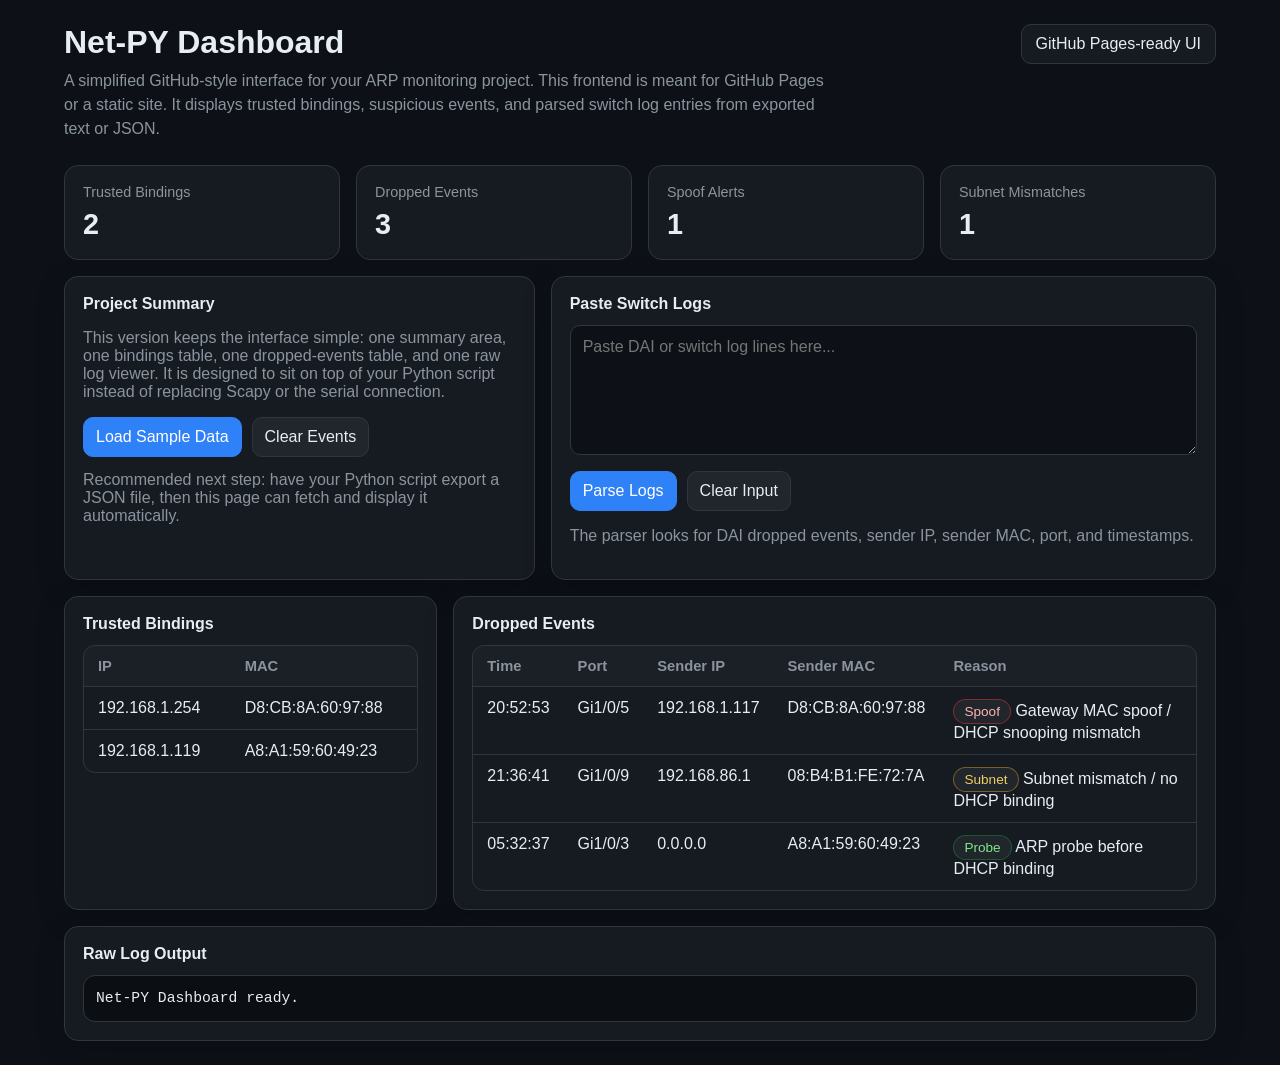
==== index.html @ 3d8d8157 "Create index.html" ====
<!DOCTYPE html>
<html lang="en">
<head>
  <meta charset="UTF-8" />
  <meta name="viewport" content="width=device-width, initial-scale=1.0" />
  <title>Net-PY Dashboard</title>
  <style>
    :root {
      --bg: #0d1117;
      --panel: #161b22;
      --muted: #8b949e;
      --text: #e6edf3;
      --border: #30363d;
      --accent: #2f81f7;
      --good: #238636;
      --warn: #d29922;
      --bad: #da3633;
      --chip: #21262d;
    }

    * { box-sizing: border-box; }
    body {
      margin: 0;
      font-family: -apple-system, BlinkMacSystemFont, "Segoe UI", Helvetica, Arial, sans-serif;
      background: var(--bg);
      color: var(--text);
    }

    a { color: var(--accent); text-decoration: none; }
    a:hover { text-decoration: underline; }

    .container {
      max-width: 1200px;
      margin: 0 auto;
      padding: 24px;
    }

    .hero {
      display: flex;
      justify-content: space-between;
      align-items: flex-start;
      gap: 16px;
      margin-bottom: 24px;
      flex-wrap: wrap;
    }

    .hero h1 {
      margin: 0 0 8px;
      font-size: 2rem;
    }

    .hero p {
      margin: 0;
      color: var(--muted);
      max-width: 760px;
      line-height: 1.5;
    }

    .github-badge {
      background: var(--panel);
      border: 1px solid var(--border);
      border-radius: 10px;
      padding: 10px 14px;
      white-space: nowrap;
    }

    .grid {
      display: grid;
      grid-template-columns: repeat(12, 1fr);
      gap: 16px;
    }

    .card {
      background: var(--panel);
      border: 1px solid var(--border);
      border-radius: 14px;
      padding: 18px;
      box-shadow: 0 8px 30px rgba(0,0,0,0.18);
    }

    .card h2 {
      margin: 0 0 12px;
      font-size: 1rem;
    }

    .stats {
      grid-column: span 12;
      display: grid;
      grid-template-columns: repeat(4, 1fr);
      gap: 16px;
    }

    .stat {
      background: var(--panel);
      border: 1px solid var(--border);
      border-radius: 14px;
      padding: 18px;
    }

    .stat .label {
      color: var(--muted);
      font-size: 0.9rem;
      margin-bottom: 8px;
    }

    .stat .value {
      font-size: 1.8rem;
      font-weight: 700;
    }

    .span-4 { grid-column: span 4; }
    .span-5 { grid-column: span 5; }
    .span-7 { grid-column: span 7; }
    .span-8 { grid-column: span 8; }
    .span-12 { grid-column: span 12; }

    .toolbar {
      display: flex;
      gap: 10px;
      flex-wrap: wrap;
      margin-bottom: 14px;
    }

    button, select, textarea, input {
      background: #0d1117;
      color: var(--text);
      border: 1px solid var(--border);
      border-radius: 10px;
      padding: 10px 12px;
      font: inherit;
    }

    button {
      cursor: pointer;
      background: var(--chip);
    }

    button:hover { border-color: var(--accent); }
    button.primary {
      background: var(--accent);
      border-color: var(--accent);
      color: white;
    }

    textarea {
      width: 100%;
      min-height: 130px;
      resize: vertical;
      line-height: 1.4;
    }

    .table-wrap {
      overflow-x: auto;
      border: 1px solid var(--border);
      border-radius: 12px;
    }

    table {
      width: 100%;
      border-collapse: collapse;
    }

    th, td {
      text-align: left;
      padding: 12px 14px;
      border-bottom: 1px solid var(--border);
      vertical-align: top;
    }

    th {
      color: var(--muted);
      font-weight: 600;
      font-size: 0.92rem;
      background: rgba(255,255,255,0.02);
    }

    tr:last-child td { border-bottom: none; }

    .chip {
      display: inline-block;
      padding: 4px 10px;
      border-radius: 999px;
      font-size: 0.85rem;
      background: var(--chip);
      border: 1px solid var(--border);
    }

    .chip.bad { color: #ffb3b3; border-color: rgba(218,54,51,0.5); }
    .chip.warn { color: #f2cc60; border-color: rgba(210,153,34,0.5); }
    .chip.good { color: #7ee787; border-color: rgba(35,134,54,0.5); }

    .log {
      max-height: 420px;
      overflow: auto;
      font-family: ui-monospace, SFMono-Regular, Menlo, Consolas, monospace;
      font-size: 0.92rem;
      line-height: 1.45;
      background: #0b0f14;
      border: 1px solid var(--border);
      border-radius: 12px;
      padding: 12px;
      white-space: pre-wrap;
    }

    .muted { color: var(--muted); }

    @media (max-width: 900px) {
      .stats { grid-template-columns: repeat(2, 1fr); }
      .span-4, .span-5, .span-7, .span-8 { grid-column: span 12; }
    }

    @media (max-width: 640px) {
      .stats { grid-template-columns: 1fr; }
      .container { padding: 16px; }
      .hero h1 { font-size: 1.6rem; }
    }
  </style>
</head>
<body>
  <div class="container">
    <div class="hero">
      <div>
        <h1>Net-PY Dashboard</h1>
        <p>
          A simplified GitHub-style interface for your ARP monitoring project. This frontend is meant for GitHub Pages or a static site.
          It displays trusted bindings, suspicious events, and parsed switch log entries from exported text or JSON.
        </p>
      </div>
      <div class="github-badge">GitHub Pages-ready UI</div>
    </div>

    <section class="stats">
      <div class="stat">
        <div class="label">Trusted Bindings</div>
        <div class="value" id="bindingCount">2</div>
      </div>
      <div class="stat">
        <div class="label">Dropped Events</div>
        <div class="value" id="dropCount">10</div>
      </div>
      <div class="stat">
        <div class="label">Spoof Alerts</div>
        <div class="value" id="spoofCount">3</div>
      </div>
      <div class="stat">
        <div class="label">Subnet Mismatches</div>
        <div class="value" id="subnetCount">4</div>
      </div>
    </section>

    <div class="grid" style="margin-top:16px;">
      <section class="card span-5">
        <h2>Project Summary</h2>
        <p class="muted">
          This version keeps the interface simple: one summary area, one bindings table, one dropped-events table, and one raw log viewer.
          It is designed to sit on top of your Python script instead of replacing Scapy or the serial connection.
        </p>
        <div class="toolbar">
          <button class="primary" id="loadSampleBtn">Load Sample Data</button>
          <button id="clearBtn">Clear Events</button>
        </div>
        <p class="muted" style="margin-top:14px;">
          Recommended next step: have your Python script export a JSON file, then this page can fetch and display it automatically.
        </p>
      </section>

      <section class="card span-7">
        <h2>Paste Switch Logs</h2>
        <textarea id="logInput" placeholder="Paste DAI or switch log lines here..."></textarea>
        <div class="toolbar" style="margin-top:12px;">
          <button class="primary" id="parseBtn">Parse Logs</button>
          <button id="clearInputBtn">Clear Input</button>
        </div>
        <p class="muted">The parser looks for DAI dropped events, sender IP, sender MAC, port, and timestamps.</p>
      </section>

      <section class="card span-4">
        <h2>Trusted Bindings</h2>
        <div class="table-wrap">
          <table>
            <thead>
              <tr>
                <th>IP</th>
                <th>MAC</th>
              </tr>
            </thead>
            <tbody id="bindingsBody"></tbody>
          </table>
        </div>
      </section>

      <section class="card span-8">
        <h2>Dropped Events</h2>
        <div class="table-wrap">
          <table>
            <thead>
              <tr>
                <th>Time</th>
                <th>Port</th>
                <th>Sender IP</th>
                <th>Sender MAC</th>
                <th>Reason</th>
              </tr>
            </thead>
            <tbody id="eventsBody"></tbody>
          </table>
        </div>
      </section>

      <section class="card span-12">
        <h2>Raw Log Output</h2>
        <div class="log" id="rawLog"></div>
      </section>
    </div>
  </div>

  <script>
    const trustedBindings = [
      { ip: '192.168.1.254', mac: 'D8:CB:8A:60:97:88' },
      { ip: '192.168.1.119', mac: 'A8:A1:59:60:49:23' }
    ];

    const sampleEvents = [
      {
        time: '20:52:53',
        port: 'Gi1/0/5',
        senderIp: '192.168.1.117',
        senderMac: 'D8:CB:8A:60:97:88',
        reason: 'Gateway MAC spoof / DHCP snooping mismatch'
      },
      {
        time: '21:36:41',
        port: 'Gi1/0/9',
        senderIp: '192.168.86.1',
        senderMac: '08:B4:B1:FE:72:7A',
        reason: 'Subnet mismatch / no DHCP binding'
      },
      {
        time: '05:32:37',
        port: 'Gi1/0/3',
        senderIp: '0.0.0.0',
        senderMac: 'A8:A1:59:60:49:23',
        reason: 'ARP probe before DHCP binding'
      }
    ];

    let events = [...sampleEvents];

    function renderBindings() {
      const body = document.getElementById('bindingsBody');
      body.innerHTML = trustedBindings.map(item => `
        <tr>
          <td>${item.ip}</td>
          <td>${item.mac}</td>
        </tr>
      `).join('');
      document.getElementById('bindingCount').textContent = trustedBindings.length;
    }

    function reasonChip(reason) {
      const lower = reason.toLowerCase();
      if (lower.includes('spoof')) return '<span class="chip bad">Spoof</span>';
      if (lower.includes('subnet')) return '<span class="chip warn">Subnet</span>';
      if (lower.includes('probe')) return '<span class="chip good">Probe</span>';
      return '<span class="chip">Event</span>';
    }

    function renderEvents() {
      const body = document.getElementById('eventsBody');
      body.innerHTML = events.map(item => `
        <tr>
          <td>${item.time}</td>
          <td>${item.port}</td>
          <td>${item.senderIp}</td>
          <td>${item.senderMac}</td>
          <td>${reasonChip(item.reason)} ${item.reason}</td>
        </tr>
      `).join('');

      document.getElementById('dropCount').textContent = events.length;
      document.getElementById('spoofCount').textContent = events.filter(e => e.reason.toLowerCase().includes('spoof')).length;
      document.getElementById('subnetCount').textContent = events.filter(e => e.reason.toLowerCase().includes('subnet')).length;
    }

    function renderRawLog(lines) {
      document.getElementById('rawLog').textContent = lines.length ? lines.join('\n') : 'No logs loaded.';
    }

    function classifyEvent(senderIp, senderMac) {
      if (senderMac.toUpperCase() === 'D8:CB:8A:60:97:88' && senderIp !== '192.168.1.254') {
        return 'Gateway MAC spoof / DHCP snooping mismatch';
      }
      if (senderIp === '0.0.0.0') {
        return 'ARP probe before DHCP binding';
      }
      if (!senderIp.startsWith('192.168.1.') && senderIp !== '0.0.0.0') {
        return 'Subnet mismatch / no DHCP binding';
      }
      return 'DHCP snooping database mismatch';
    }

    function parseLogs(text) {
      const lines = text.split(/\r?\n/).filter(Boolean);
      const parsed = [];

      for (let i = 0; i < lines.length; i++) {
        const line = lines[i];
        if (!line.includes('DAI dropped ARP frame')) continue;

        const timeMatch = line.match(/Mar\s+\d+\s+(\d{2}:\d{2}:\d{2})/);
        const portMatch = line.match(/i\/f\s+(Gi\d\/\d\/\d+)/);

        let senderIp = '';
        let senderMac = '';
        for (let j = i + 1; j < Math.min(i + 4, lines.length); j++) {
          const arpLine = lines[j];
          const arpMatch = arpLine.match(/sender mac\s+([0-9A-F:]+),\s+sender ip\s+([0-9.]+)/i);
          if (arpMatch) {
            senderMac = arpMatch[1].toUpperCase();
            senderIp = arpMatch[2];
            break;
          }
        }

        parsed.push({
          time: timeMatch ? timeMatch[1] : 'Unknown',
          port: portMatch ? portMatch[1] : 'Unknown',
          senderIp: senderIp || 'Unknown',
          senderMac: senderMac || 'Unknown',
          reason: classifyEvent(senderIp || '', senderMac || '')
        });
      }

      return { parsed, lines };
    }

    document.getElementById('loadSampleBtn').addEventListener('click', () => {
      events = [...sampleEvents];
      renderEvents();
      renderRawLog([
        'Loaded sample Net-PY dashboard data.',
        'Use Parse Logs to convert switch log text into dropped-event rows.'
      ]);
    });

    document.getElementById('clearBtn').addEventListener('click', () => {
      events = [];
      renderEvents();
      renderRawLog([]);
    });

    document.getElementById('clearInputBtn').addEventListener('click', () => {
      document.getElementById('logInput').value = '';
    });

    document.getElementById('parseBtn').addEventListener('click', () => {
      const text = document.getElementById('logInput').value.trim();
      if (!text) return;
      const result = parseLogs(text);
      events = result.parsed;
      renderEvents();
      renderRawLog(result.lines);
    });

    renderBindings();
    renderEvents();
    renderRawLog(['Net-PY Dashboard ready.']);
  </script>
</body>
</html>
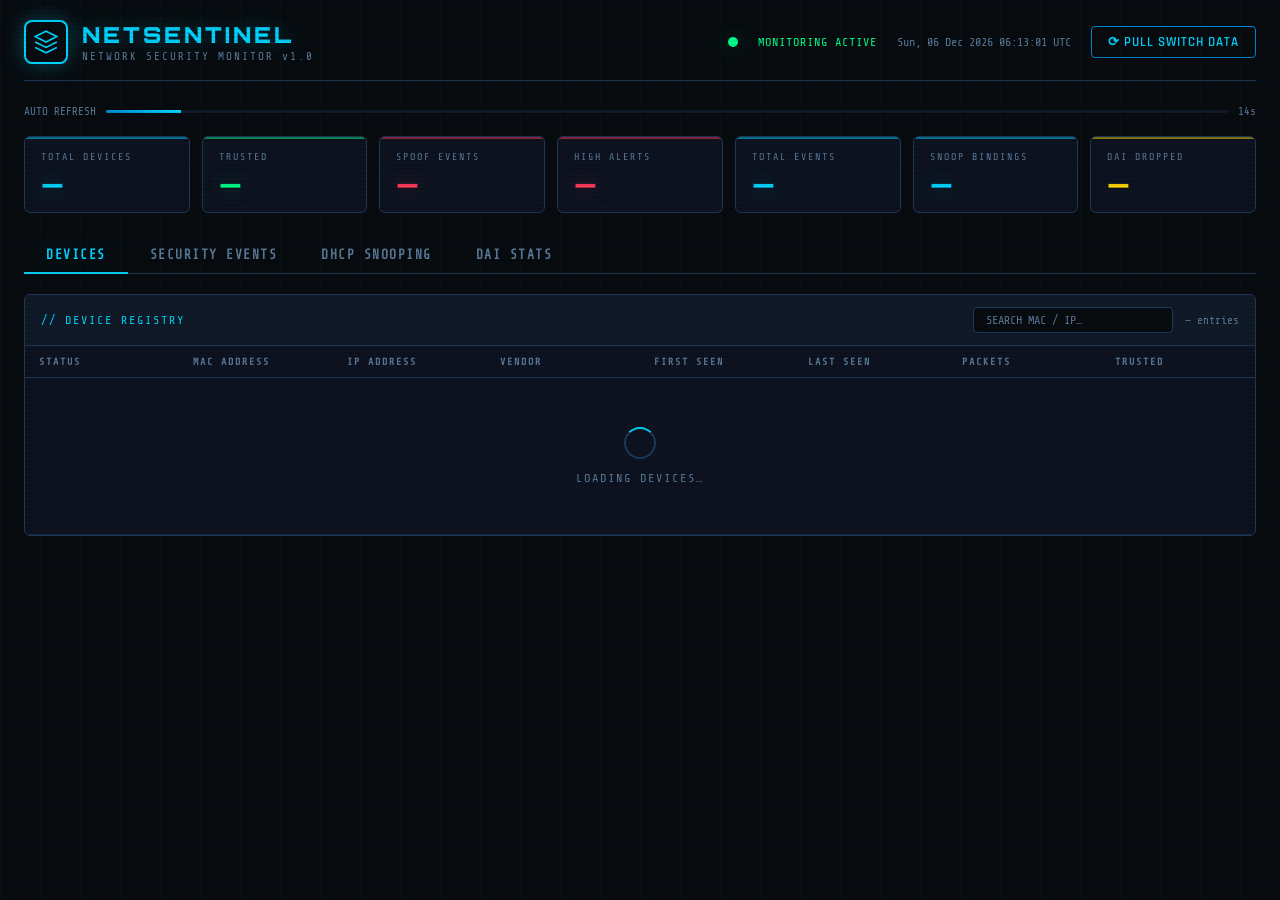
==== commit b1982335: "Update index.html" ====
--- a/index.html
+++ b/index.html
@@ -1,470 +1,902 @@
 <!DOCTYPE html>
 <html lang="en">
 <head>
-  <meta charset="UTF-8" />
-  <meta name="viewport" content="width=device-width, initial-scale=1.0" />
-  <title>Net-PY Dashboard</title>
-  <style>
-    :root {
-      --bg: #0d1117;
-      --panel: #161b22;
-      --muted: #8b949e;
-      --text: #e6edf3;
-      --border: #30363d;
-      --accent: #2f81f7;
-      --good: #238636;
-      --warn: #d29922;
-      --bad: #da3633;
-      --chip: #21262d;
-    }
-
-    * { box-sizing: border-box; }
-    body {
-      margin: 0;
-      font-family: -apple-system, BlinkMacSystemFont, "Segoe UI", Helvetica, Arial, sans-serif;
-      background: var(--bg);
-      color: var(--text);
-    }
-
-    a { color: var(--accent); text-decoration: none; }
-    a:hover { text-decoration: underline; }
-
-    .container {
-      max-width: 1200px;
-      margin: 0 auto;
-      padding: 24px;
-    }
-
-    .hero {
-      display: flex;
-      justify-content: space-between;
-      align-items: flex-start;
-      gap: 16px;
-      margin-bottom: 24px;
-      flex-wrap: wrap;
-    }
-
-    .hero h1 {
-      margin: 0 0 8px;
-      font-size: 2rem;
-    }
-
-    .hero p {
-      margin: 0;
-      color: var(--muted);
-      max-width: 760px;
-      line-height: 1.5;
-    }
-
-    .github-badge {
-      background: var(--panel);
-      border: 1px solid var(--border);
-      border-radius: 10px;
-      padding: 10px 14px;
-      white-space: nowrap;
-    }
-
-    .grid {
-      display: grid;
-      grid-template-columns: repeat(12, 1fr);
-      gap: 16px;
-    }
-
-    .card {
-      background: var(--panel);
-      border: 1px solid var(--border);
-      border-radius: 14px;
-      padding: 18px;
-      box-shadow: 0 8px 30px rgba(0,0,0,0.18);
-    }
-
-    .card h2 {
-      margin: 0 0 12px;
-      font-size: 1rem;
-    }
-
-    .stats {
-      grid-column: span 12;
-      display: grid;
-      grid-template-columns: repeat(4, 1fr);
-      gap: 16px;
-    }
-
-    .stat {
-      background: var(--panel);
-      border: 1px solid var(--border);
-      border-radius: 14px;
-      padding: 18px;
-    }
-
-    .stat .label {
-      color: var(--muted);
-      font-size: 0.9rem;
-      margin-bottom: 8px;
-    }
-
-    .stat .value {
-      font-size: 1.8rem;
-      font-weight: 700;
-    }
-
-    .span-4 { grid-column: span 4; }
-    .span-5 { grid-column: span 5; }
-    .span-7 { grid-column: span 7; }
-    .span-8 { grid-column: span 8; }
-    .span-12 { grid-column: span 12; }
-
-    .toolbar {
-      display: flex;
-      gap: 10px;
-      flex-wrap: wrap;
-      margin-bottom: 14px;
-    }
-
-    button, select, textarea, input {
-      background: #0d1117;
-      color: var(--text);
-      border: 1px solid var(--border);
-      border-radius: 10px;
-      padding: 10px 12px;
-      font: inherit;
-    }
-
-    button {
-      cursor: pointer;
-      background: var(--chip);
-    }
-
-    button:hover { border-color: var(--accent); }
-    button.primary {
-      background: var(--accent);
-      border-color: var(--accent);
-      color: white;
-    }
-
-    textarea {
-      width: 100%;
-      min-height: 130px;
-      resize: vertical;
-      line-height: 1.4;
-    }
-
-    .table-wrap {
-      overflow-x: auto;
-      border: 1px solid var(--border);
-      border-radius: 12px;
-    }
-
-    table {
-      width: 100%;
-      border-collapse: collapse;
-    }
-
-    th, td {
-      text-align: left;
-      padding: 12px 14px;
-      border-bottom: 1px solid var(--border);
-      vertical-align: top;
-    }
-
-    th {
-      color: var(--muted);
-      font-weight: 600;
-      font-size: 0.92rem;
-      background: rgba(255,255,255,0.02);
-    }
-
-    tr:last-child td { border-bottom: none; }
-
-    .chip {
-      display: inline-block;
-      padding: 4px 10px;
-      border-radius: 999px;
-      font-size: 0.85rem;
-      background: var(--chip);
-      border: 1px solid var(--border);
-    }
-
-    .chip.bad { color: #ffb3b3; border-color: rgba(218,54,51,0.5); }
-    .chip.warn { color: #f2cc60; border-color: rgba(210,153,34,0.5); }
-    .chip.good { color: #7ee787; border-color: rgba(35,134,54,0.5); }
-
-    .log {
-      max-height: 420px;
-      overflow: auto;
-      font-family: ui-monospace, SFMono-Regular, Menlo, Consolas, monospace;
-      font-size: 0.92rem;
-      line-height: 1.45;
-      background: #0b0f14;
-      border: 1px solid var(--border);
-      border-radius: 12px;
-      padding: 12px;
-      white-space: pre-wrap;
-    }
-
-    .muted { color: var(--muted); }
-
-    @media (max-width: 900px) {
-      .stats { grid-template-columns: repeat(2, 1fr); }
-      .span-4, .span-5, .span-7, .span-8 { grid-column: span 12; }
-    }
-
-    @media (max-width: 640px) {
-      .stats { grid-template-columns: 1fr; }
-      .container { padding: 16px; }
-      .hero h1 { font-size: 1.6rem; }
-    }
-  </style>
+<meta charset="UTF-8">
+<meta name="viewport" content="width=device-width, initial-scale=1.0">
+<title>NetSentinel — Network Security Monitor</title>
+<link href="https://fonts.googleapis.com/css2?family=Share+Tech+Mono&family=Rajdhani:wght@400;500;600;700&family=Orbitron:wght@400;700;900&display=swap" rel="stylesheet">
+<style>
+  :root {
+    --bg:        #080c10;
+    --bg2:       #0d1320;
+    --bg3:       #111a28;
+    --border:    #1e3a5a;
+    --border2:   #243d5c;
+    --accent:    #00d4ff;
+    --accent2:   #0088cc;
+    --green:     #00ff88;
+    --yellow:    #ffd600;
+    --red:       #ff3b5c;
+    --orange:    #ff8c00;
+    --text:      #c8dff0;
+    --text-dim:  #5a7a9a;
+    --text-mono: #7ab8d9;
+    --glow:      0 0 20px rgba(0,212,255,0.3);
+    --glow-red:  0 0 20px rgba(255,59,92,0.4);
+    --glow-green:0 0 20px rgba(0,255,136,0.3);
+  }
+
+  * { box-sizing: border-box; margin: 0; padding: 0; }
+
+  body {
+    background: var(--bg);
+    color: var(--text);
+    font-family: 'Rajdhani', sans-serif;
+    font-size: 15px;
+    min-height: 100vh;
+    overflow-x: hidden;
+  }
+
+  /* scanline effect */
+  body::before {
+    content: '';
+    position: fixed; inset: 0;
+    background: repeating-linear-gradient(
+      0deg,
+      transparent,
+      transparent 2px,
+      rgba(0,0,0,0.07) 2px,
+      rgba(0,0,0,0.07) 4px
+    );
+    pointer-events: none;
+    z-index: 9999;
+  }
+
+  /* animated grid background */
+  .grid-bg {
+    position: fixed; inset: 0;
+    background-image:
+      linear-gradient(rgba(0,212,255,0.03) 1px, transparent 1px),
+      linear-gradient(90deg, rgba(0,212,255,0.03) 1px, transparent 1px);
+    background-size: 40px 40px;
+    z-index: 0;
+    pointer-events: none;
+  }
+
+  .wrapper { position: relative; z-index: 1; padding: 0 24px 40px; }
+
+  /* ── header ── */
+  header {
+    display: flex;
+    align-items: center;
+    justify-content: space-between;
+    padding: 20px 0 16px;
+    border-bottom: 1px solid var(--border);
+    margin-bottom: 24px;
+  }
+
+  .logo {
+    display: flex;
+    align-items: center;
+    gap: 14px;
+  }
+
+  .logo-icon {
+    width: 44px; height: 44px;
+    border: 2px solid var(--accent);
+    border-radius: 8px;
+    display: flex; align-items: center; justify-content: center;
+    box-shadow: var(--glow);
+    animation: pulse-border 3s infinite;
+  }
+
+  @keyframes pulse-border {
+    0%,100% { box-shadow: 0 0 10px rgba(0,212,255,0.3); }
+    50%      { box-shadow: 0 0 25px rgba(0,212,255,0.6); }
+  }
+
+  .logo-icon svg { width: 26px; height: 26px; }
+
+  .logo-text {
+    font-family: 'Orbitron', monospace;
+    font-size: 22px;
+    font-weight: 900;
+    color: var(--accent);
+    letter-spacing: 3px;
+    text-shadow: var(--glow);
+  }
+
+  .logo-sub {
+    font-family: 'Share Tech Mono', monospace;
+    font-size: 11px;
+    color: var(--text-dim);
+    letter-spacing: 2px;
+    margin-top: 2px;
+  }
+
+  .header-right {
+    display: flex; align-items: center; gap: 20px;
+  }
+
+  .status-dot {
+    width: 10px; height: 10px;
+    border-radius: 50%;
+    background: var(--green);
+    box-shadow: var(--glow-green);
+    animation: blink 2s infinite;
+    display: inline-block;
+  }
+
+  @keyframes blink {
+    0%,100% { opacity: 1; }
+    50%      { opacity: 0.3; }
+  }
+
+  .status-text {
+    font-family: 'Share Tech Mono', monospace;
+    font-size: 12px;
+    color: var(--green);
+    text-transform: uppercase;
+    letter-spacing: 1px;
+  }
+
+  .timestamp {
+    font-family: 'Share Tech Mono', monospace;
+    font-size: 12px;
+    color: var(--text-dim);
+  }
+
+  .btn-pull {
+    background: transparent;
+    border: 1px solid var(--accent2);
+    color: var(--accent);
+    font-family: 'Rajdhani', sans-serif;
+    font-size: 13px;
+    font-weight: 600;
+    letter-spacing: 1px;
+    padding: 7px 16px;
+    cursor: pointer;
+    border-radius: 4px;
+    transition: all 0.2s;
+    text-transform: uppercase;
+  }
+
+  .btn-pull:hover {
+    background: rgba(0,212,255,0.1);
+    box-shadow: var(--glow);
+  }
+
+  /* ── stats row ── */
+  .stats-row {
+    display: grid;
+    grid-template-columns: repeat(7, 1fr);
+    gap: 12px;
+    margin-bottom: 24px;
+  }
+
+  @media (max-width: 1200px) {
+    .stats-row { grid-template-columns: repeat(4, 1fr); }
+  }
+
+  .stat-card {
+    background: var(--bg2);
+    border: 1px solid var(--border);
+    border-radius: 6px;
+    padding: 14px 16px;
+    position: relative;
+    overflow: hidden;
+    transition: border-color 0.2s;
+  }
+
+  .stat-card::before {
+    content: '';
+    position: absolute;
+    top: 0; left: 0; right: 0;
+    height: 2px;
+    background: var(--accent);
+    opacity: 0.5;
+  }
+
+  .stat-card.alert::before  { background: var(--red); }
+  .stat-card.warn::before   { background: var(--yellow); }
+  .stat-card.good::before   { background: var(--green); }
+  .stat-card.info::before   { background: var(--accent); }
+
+  .stat-label {
+    font-size: 10px;
+    letter-spacing: 2px;
+    color: var(--text-dim);
+    text-transform: uppercase;
+    margin-bottom: 8px;
+    font-family: 'Share Tech Mono', monospace;
+  }
+
+  .stat-value {
+    font-family: 'Orbitron', monospace;
+    font-size: 28px;
+    font-weight: 700;
+    line-height: 1;
+  }
+
+  .stat-card.alert .stat-value { color: var(--red);    text-shadow: var(--glow-red); }
+  .stat-card.warn  .stat-value { color: var(--yellow); }
+  .stat-card.good  .stat-value { color: var(--green);  text-shadow: var(--glow-green); }
+  .stat-card.info  .stat-value { color: var(--accent); text-shadow: var(--glow); }
+
+  /* ── tabs ── */
+  .tabs {
+    display: flex;
+    gap: 0;
+    margin-bottom: 20px;
+    border-bottom: 1px solid var(--border);
+  }
+
+  .tab {
+    padding: 10px 22px;
+    font-size: 13px;
+    font-weight: 600;
+    letter-spacing: 1.5px;
+    text-transform: uppercase;
+    color: var(--text-dim);
+    cursor: pointer;
+    border-bottom: 2px solid transparent;
+    margin-bottom: -1px;
+    transition: all 0.2s;
+    font-family: 'Share Tech Mono', monospace;
+    user-select: none;
+  }
+
+  .tab:hover { color: var(--text); }
+  .tab.active {
+    color: var(--accent);
+    border-bottom-color: var(--accent);
+    text-shadow: var(--glow);
+  }
+
+  /* ── panels ── */
+  .panel { display: none; }
+  .panel.active { display: block; }
+
+  /* ── table ── */
+  .table-wrap {
+    background: var(--bg2);
+    border: 1px solid var(--border);
+    border-radius: 6px;
+    overflow: hidden;
+  }
+
+  .table-header-bar {
+    display: flex;
+    align-items: center;
+    justify-content: space-between;
+    padding: 12px 16px;
+    border-bottom: 1px solid var(--border);
+    background: var(--bg3);
+  }
+
+  .table-title {
+    font-family: 'Share Tech Mono', monospace;
+    font-size: 12px;
+    letter-spacing: 2px;
+    color: var(--accent);
+    text-transform: uppercase;
+  }
+
+  .table-count {
+    font-family: 'Share Tech Mono', monospace;
+    font-size: 11px;
+    color: var(--text-dim);
+  }
+
+  .search-input {
+    background: var(--bg);
+    border: 1px solid var(--border);
+    color: var(--text);
+    font-family: 'Share Tech Mono', monospace;
+    font-size: 12px;
+    padding: 5px 12px;
+    border-radius: 4px;
+    outline: none;
+    width: 200px;
+    transition: border-color 0.2s;
+  }
+
+  .search-input:focus {
+    border-color: var(--accent2);
+    box-shadow: 0 0 8px rgba(0,212,255,0.2);
+  }
+
+  .search-input::placeholder { color: var(--text-dim); }
+
+  table { width: 100%; border-collapse: collapse; }
+
+  thead th {
+    padding: 10px 14px;
+    text-align: left;
+    font-family: 'Share Tech Mono', monospace;
+    font-size: 10px;
+    letter-spacing: 2px;
+    color: var(--text-dim);
+    text-transform: uppercase;
+    border-bottom: 1px solid var(--border);
+    white-space: nowrap;
+  }
+
+  tbody tr {
+    border-bottom: 1px solid rgba(30,58,90,0.5);
+    transition: background 0.15s;
+    animation: row-in 0.3s ease both;
+  }
+
+  @keyframes row-in {
+    from { opacity: 0; transform: translateX(-8px); }
+    to   { opacity: 1; transform: translateX(0); }
+  }
+
+  tbody tr:hover { background: rgba(0,212,255,0.04); }
+  tbody tr.flagged { background: rgba(255,59,92,0.06); }
+  tbody tr.flagged:hover { background: rgba(255,59,92,0.1); }
+
+  tbody td {
+    padding: 9px 14px;
+    font-size: 13px;
+    vertical-align: middle;
+  }
+
+  .mono {
+    font-family: 'Share Tech Mono', monospace;
+    font-size: 12px;
+    color: var(--text-mono);
+  }
+
+  .badge {
+    display: inline-block;
+    padding: 2px 8px;
+    border-radius: 3px;
+    font-size: 10px;
+    font-weight: 700;
+    font-family: 'Share Tech Mono', monospace;
+    letter-spacing: 1px;
+    text-transform: uppercase;
+  }
+
+  .badge-green  { background: rgba(0,255,136,0.12); color: var(--green);  border: 1px solid rgba(0,255,136,0.3); }
+  .badge-red    { background: rgba(255,59,92,0.12);  color: var(--red);   border: 1px solid rgba(255,59,92,0.3); }
+  .badge-yellow { background: rgba(255,214,0,0.12);  color: var(--yellow);border: 1px solid rgba(255,214,0,0.3); }
+  .badge-blue   { background: rgba(0,212,255,0.12);  color: var(--accent);border: 1px solid rgba(0,212,255,0.3); }
+  .badge-grey   { background: rgba(90,122,154,0.15); color: var(--text-dim); border: 1px solid rgba(90,122,154,0.3); }
+
+  .trusted-icon { color: var(--green); }
+  .untrusted-icon { color: var(--text-dim); }
+
+  /* ── events feed ── */
+  .event-row td:first-child { width: 4px; padding: 0; }
+  .event-bar { width: 4px; height: 100%; min-height: 36px; border-radius: 2px; }
+  .bar-high   { background: var(--red); }
+  .bar-medium { background: var(--yellow); }
+  .bar-info   { background: var(--accent); }
+
+  /* ── DAI viz ── */
+  .dai-grid {
+    display: grid;
+    grid-template-columns: repeat(auto-fill, minmax(280px, 1fr));
+    gap: 16px;
+    margin-top: 16px;
+  }
+
+  .dai-card {
+    background: var(--bg2);
+    border: 1px solid var(--border);
+    border-radius: 6px;
+    padding: 18px;
+  }
+
+  .dai-card-title {
+    font-family: 'Share Tech Mono', monospace;
+    font-size: 11px;
+    letter-spacing: 2px;
+    color: var(--text-dim);
+    text-transform: uppercase;
+    margin-bottom: 12px;
+  }
+
+  .dai-bar-wrap {
+    margin-bottom: 10px;
+  }
+
+  .dai-bar-label {
+    display: flex;
+    justify-content: space-between;
+    font-size: 12px;
+    margin-bottom: 4px;
+    color: var(--text);
+  }
+
+  .dai-bar-track {
+    height: 6px;
+    background: var(--bg3);
+    border-radius: 3px;
+    overflow: hidden;
+  }
+
+  .dai-bar-fill {
+    height: 100%;
+    border-radius: 3px;
+    transition: width 0.6s ease;
+  }
+
+  .bar-fwd  { background: linear-gradient(90deg, var(--accent2), var(--accent)); }
+  .bar-drop { background: linear-gradient(90deg, #cc1133, var(--red)); }
+
+  /* loading spinner */
+  .loading {
+    text-align: center;
+    padding: 40px;
+    font-family: 'Share Tech Mono', monospace;
+    color: var(--text-dim);
+    font-size: 12px;
+    letter-spacing: 2px;
+  }
+
+  .spinner {
+    width: 32px; height: 32px;
+    border: 2px solid var(--border);
+    border-top-color: var(--accent);
+    border-radius: 50%;
+    animation: spin 0.8s linear infinite;
+    margin: 0 auto 12px;
+  }
+
+  @keyframes spin { to { transform: rotate(360deg); } }
+
+  /* topology mini map */
+  .topo-wrap {
+    background: var(--bg2);
+    border: 1px solid var(--border);
+    border-radius: 6px;
+    padding: 16px;
+    margin-bottom: 20px;
+  }
+
+  .topo-title {
+    font-family: 'Share Tech Mono', monospace;
+    font-size: 12px;
+    letter-spacing: 2px;
+    color: var(--accent);
+    text-transform: uppercase;
+    margin-bottom: 16px;
+  }
+
+  canvas#topoCanvas { width: 100%; border-radius: 4px; }
+
+  /* ── bottom grid ── */
+  .bottom-grid {
+    display: grid;
+    grid-template-columns: 1fr 1fr;
+    gap: 16px;
+    margin-top: 20px;
+  }
+
+  @media (max-width: 900px) {
+    .bottom-grid { grid-template-columns: 1fr; }
+  }
+
+  /* scrollable table body */
+  .table-scroll tbody {
+    display: block;
+    max-height: 380px;
+    overflow-y: auto;
+  }
+
+  .table-scroll thead, .table-scroll tbody tr {
+    display: table;
+    width: 100%;
+    table-layout: fixed;
+  }
+
+  .table-scroll tbody::-webkit-scrollbar { width: 6px; }
+  .table-scroll tbody::-webkit-scrollbar-track { background: var(--bg3); }
+  .table-scroll tbody::-webkit-scrollbar-thumb { background: var(--border2); border-radius: 3px; }
+
+  .empty-state {
+    text-align: center;
+    padding: 32px;
+    color: var(--text-dim);
+    font-family: 'Share Tech Mono', monospace;
+    font-size: 12px;
+    letter-spacing: 1px;
+  }
+
+  /* refresh bar */
+  .refresh-bar {
+    display: flex;
+    align-items: center;
+    gap: 10px;
+    margin-bottom: 18px;
+    font-family: 'Share Tech Mono', monospace;
+    font-size: 11px;
+    color: var(--text-dim);
+  }
+
+  .refresh-bar progress {
+    flex: 1;
+    height: 3px;
+    appearance: none;
+    border-radius: 2px;
+    overflow: hidden;
+    background: var(--bg3);
+  }
+
+  .refresh-bar progress::-webkit-progress-bar { background: var(--bg3); }
+  .refresh-bar progress::-webkit-progress-value {
+    background: linear-gradient(90deg, var(--accent2), var(--accent));
+    transition: value 0.1s;
+  }
+</style>
 </head>
 <body>
-  <div class="container">
-    <div class="hero">
+<div class="grid-bg"></div>
+<div class="wrapper">
+
+  <!-- header -->
+  <header>
+    <div class="logo">
+      <div class="logo-icon">
+        <svg viewBox="0 0 24 24" fill="none" stroke="#00d4ff" stroke-width="1.5">
+          <path d="M12 2L2 7l10 5 10-5-10-5z"/>
+          <path d="M2 17l10 5 10-5"/>
+          <path d="M2 12l10 5 10-5"/>
+        </svg>
+      </div>
       <div>
-        <h1>Net-PY Dashboard</h1>
-        <p>
-          A simplified GitHub-style interface for your ARP monitoring project. This frontend is meant for GitHub Pages or a static site.
-          It displays trusted bindings, suspicious events, and parsed switch log entries from exported text or JSON.
-        </p>
+        <div class="logo-text">NETSENTINEL</div>
+        <div class="logo-sub">NETWORK SECURITY MONITOR v1.0</div>
       </div>
-      <div class="github-badge">GitHub Pages-ready UI</div>
     </div>
-
-    <section class="stats">
-      <div class="stat">
-        <div class="label">Trusted Bindings</div>
-        <div class="value" id="bindingCount">2</div>
+    <div class="header-right">
+      <span class="status-dot"></span>
+      <span class="status-text">MONITORING ACTIVE</span>
+      <span class="timestamp" id="clock"></span>
+      <button class="btn-pull" onclick="pullSwitch()">⟳ PULL SWITCH DATA</button>
+    </div>
+  </header>
+
+  <!-- refresh progress -->
+  <div class="refresh-bar">
+    <span>AUTO REFRESH</span>
+    <progress id="refreshProgress" max="100" value="0"></progress>
+    <span id="refreshCountdown">15s</span>
+  </div>
+
+  <!-- stat cards -->
+  <div class="stats-row" id="statsRow">
+    <div class="stat-card info"><div class="stat-label">Total Devices</div><div class="stat-value" id="s-devices">—</div></div>
+    <div class="stat-card good"><div class="stat-label">Trusted</div><div class="stat-value" id="s-trusted">—</div></div>
+    <div class="stat-card alert"><div class="stat-label">Spoof Events</div><div class="stat-value" id="s-spoof">—</div></div>
+    <div class="stat-card alert"><div class="stat-label">High Alerts</div><div class="stat-value" id="s-high">—</div></div>
+    <div class="stat-card info"><div class="stat-label">Total Events</div><div class="stat-value" id="s-events">—</div></div>
+    <div class="stat-card info"><div class="stat-label">Snoop Bindings</div><div class="stat-value" id="s-snoop">—</div></div>
+    <div class="stat-card warn"><div class="stat-label">DAI Dropped</div><div class="stat-value" id="s-dai">—</div></div>
+  </div>
+
+  <!-- tabs -->
+  <div class="tabs">
+    <div class="tab active" onclick="showTab('devices')">Devices</div>
+    <div class="tab" onclick="showTab('events')">Security Events</div>
+    <div class="tab" onclick="showTab('snoop')">DHCP Snooping</div>
+    <div class="tab" onclick="showTab('dai')">DAI Stats</div>
+  </div>
+
+  <!-- DEVICES panel -->
+  <div id="panel-devices" class="panel active">
+    <div class="table-wrap table-scroll">
+      <div class="table-header-bar">
+        <span class="table-title">// DEVICE REGISTRY</span>
+        <div style="display:flex;gap:12px;align-items:center;">
+          <input class="search-input" id="deviceSearch" placeholder="SEARCH MAC / IP…" oninput="filterDevices()">
+          <span class="table-count" id="deviceCount">— entries</span>
+        </div>
       </div>
-      <div class="stat">
-        <div class="label">Dropped Events</div>
-        <div class="value" id="dropCount">10</div>
-      </div>
-      <div class="stat">
-        <div class="label">Spoof Alerts</div>
-        <div class="value" id="spoofCount">3</div>
-      </div>
-      <div class="stat">
-        <div class="label">Subnet Mismatches</div>
-        <div class="value" id="subnetCount">4</div>
-      </div>
-    </section>
-
-    <div class="grid" style="margin-top:16px;">
-      <section class="card span-5">
-        <h2>Project Summary</h2>
-        <p class="muted">
-          This version keeps the interface simple: one summary area, one bindings table, one dropped-events table, and one raw log viewer.
-          It is designed to sit on top of your Python script instead of replacing Scapy or the serial connection.
-        </p>
-        <div class="toolbar">
-          <button class="primary" id="loadSampleBtn">Load Sample Data</button>
-          <button id="clearBtn">Clear Events</button>
-        </div>
-        <p class="muted" style="margin-top:14px;">
-          Recommended next step: have your Python script export a JSON file, then this page can fetch and display it automatically.
-        </p>
-      </section>
-
-      <section class="card span-7">
-        <h2>Paste Switch Logs</h2>
-        <textarea id="logInput" placeholder="Paste DAI or switch log lines here..."></textarea>
-        <div class="toolbar" style="margin-top:12px;">
-          <button class="primary" id="parseBtn">Parse Logs</button>
-          <button id="clearInputBtn">Clear Input</button>
-        </div>
-        <p class="muted">The parser looks for DAI dropped events, sender IP, sender MAC, port, and timestamps.</p>
-      </section>
-
-      <section class="card span-4">
-        <h2>Trusted Bindings</h2>
-        <div class="table-wrap">
-          <table>
-            <thead>
-              <tr>
-                <th>IP</th>
-                <th>MAC</th>
-              </tr>
-            </thead>
-            <tbody id="bindingsBody"></tbody>
-          </table>
-        </div>
-      </section>
-
-      <section class="card span-8">
-        <h2>Dropped Events</h2>
-        <div class="table-wrap">
-          <table>
-            <thead>
-              <tr>
-                <th>Time</th>
-                <th>Port</th>
-                <th>Sender IP</th>
-                <th>Sender MAC</th>
-                <th>Reason</th>
-              </tr>
-            </thead>
-            <tbody id="eventsBody"></tbody>
-          </table>
-        </div>
-      </section>
-
-      <section class="card span-12">
-        <h2>Raw Log Output</h2>
-        <div class="log" id="rawLog"></div>
-      </section>
+      <table id="devicesTable">
+        <thead>
+          <tr>
+            <th>STATUS</th><th>MAC ADDRESS</th><th>IP ADDRESS</th>
+            <th>VENDOR</th><th>FIRST SEEN</th><th>LAST SEEN</th>
+            <th>PACKETS</th><th>TRUSTED</th>
+          </tr>
+        </thead>
+        <tbody id="devicesBody"><tr><td colspan="8"><div class="loading"><div class="spinner"></div>LOADING DEVICES…</div></td></tr></tbody>
+      </table>
     </div>
   </div>
 
-  <script>
-    const trustedBindings = [
-      { ip: '192.168.1.254', mac: 'D8:CB:8A:60:97:88' },
-      { ip: '192.168.1.119', mac: 'A8:A1:59:60:49:23' }
-    ];
-
-    const sampleEvents = [
-      {
-        time: '20:52:53',
-        port: 'Gi1/0/5',
-        senderIp: '192.168.1.117',
-        senderMac: 'D8:CB:8A:60:97:88',
-        reason: 'Gateway MAC spoof / DHCP snooping mismatch'
-      },
-      {
-        time: '21:36:41',
-        port: 'Gi1/0/9',
-        senderIp: '192.168.86.1',
-        senderMac: '08:B4:B1:FE:72:7A',
-        reason: 'Subnet mismatch / no DHCP binding'
-      },
-      {
-        time: '05:32:37',
-        port: 'Gi1/0/3',
-        senderIp: '0.0.0.0',
-        senderMac: 'A8:A1:59:60:49:23',
-        reason: 'ARP probe before DHCP binding'
-      }
-    ];
-
-    let events = [...sampleEvents];
-
-    function renderBindings() {
-      const body = document.getElementById('bindingsBody');
-      body.innerHTML = trustedBindings.map(item => `
-        <tr>
-          <td>${item.ip}</td>
-          <td>${item.mac}</td>
-        </tr>
-      `).join('');
-      document.getElementById('bindingCount').textContent = trustedBindings.length;
-    }
-
-    function reasonChip(reason) {
-      const lower = reason.toLowerCase();
-      if (lower.includes('spoof')) return '<span class="chip bad">Spoof</span>';
-      if (lower.includes('subnet')) return '<span class="chip warn">Subnet</span>';
-      if (lower.includes('probe')) return '<span class="chip good">Probe</span>';
-      return '<span class="chip">Event</span>';
-    }
-
-    function renderEvents() {
-      const body = document.getElementById('eventsBody');
-      body.innerHTML = events.map(item => `
-        <tr>
-          <td>${item.time}</td>
-          <td>${item.port}</td>
-          <td>${item.senderIp}</td>
-          <td>${item.senderMac}</td>
-          <td>${reasonChip(item.reason)} ${item.reason}</td>
-        </tr>
-      `).join('');
-
-      document.getElementById('dropCount').textContent = events.length;
-      document.getElementById('spoofCount').textContent = events.filter(e => e.reason.toLowerCase().includes('spoof')).length;
-      document.getElementById('subnetCount').textContent = events.filter(e => e.reason.toLowerCase().includes('subnet')).length;
-    }
-
-    function renderRawLog(lines) {
-      document.getElementById('rawLog').textContent = lines.length ? lines.join('\n') : 'No logs loaded.';
-    }
-
-    function classifyEvent(senderIp, senderMac) {
-      if (senderMac.toUpperCase() === 'D8:CB:8A:60:97:88' && senderIp !== '192.168.1.254') {
-        return 'Gateway MAC spoof / DHCP snooping mismatch';
-      }
-      if (senderIp === '0.0.0.0') {
-        return 'ARP probe before DHCP binding';
-      }
-      if (!senderIp.startsWith('192.168.1.') && senderIp !== '0.0.0.0') {
-        return 'Subnet mismatch / no DHCP binding';
-      }
-      return 'DHCP snooping database mismatch';
-    }
-
-    function parseLogs(text) {
-      const lines = text.split(/\r?\n/).filter(Boolean);
-      const parsed = [];
-
-      for (let i = 0; i < lines.length; i++) {
-        const line = lines[i];
-        if (!line.includes('DAI dropped ARP frame')) continue;
-
-        const timeMatch = line.match(/Mar\s+\d+\s+(\d{2}:\d{2}:\d{2})/);
-        const portMatch = line.match(/i\/f\s+(Gi\d\/\d\/\d+)/);
-
-        let senderIp = '';
-        let senderMac = '';
-        for (let j = i + 1; j < Math.min(i + 4, lines.length); j++) {
-          const arpLine = lines[j];
-          const arpMatch = arpLine.match(/sender mac\s+([0-9A-F:]+),\s+sender ip\s+([0-9.]+)/i);
-          if (arpMatch) {
-            senderMac = arpMatch[1].toUpperCase();
-            senderIp = arpMatch[2];
-            break;
-          }
-        }
-
-        parsed.push({
-          time: timeMatch ? timeMatch[1] : 'Unknown',
-          port: portMatch ? portMatch[1] : 'Unknown',
-          senderIp: senderIp || 'Unknown',
-          senderMac: senderMac || 'Unknown',
-          reason: classifyEvent(senderIp || '', senderMac || '')
-        });
-      }
-
-      return { parsed, lines };
-    }
-
-    document.getElementById('loadSampleBtn').addEventListener('click', () => {
-      events = [...sampleEvents];
-      renderEvents();
-      renderRawLog([
-        'Loaded sample Net-PY dashboard data.',
-        'Use Parse Logs to convert switch log text into dropped-event rows.'
-      ]);
-    });
-
-    document.getElementById('clearBtn').addEventListener('click', () => {
-      events = [];
-      renderEvents();
-      renderRawLog([]);
-    });
-
-    document.getElementById('clearInputBtn').addEventListener('click', () => {
-      document.getElementById('logInput').value = '';
-    });
-
-    document.getElementById('parseBtn').addEventListener('click', () => {
-      const text = document.getElementById('logInput').value.trim();
-      if (!text) return;
-      const result = parseLogs(text);
-      events = result.parsed;
-      renderEvents();
-      renderRawLog(result.lines);
-    });
-
-    renderBindings();
-    renderEvents();
-    renderRawLog(['Net-PY Dashboard ready.']);
-  </script>
+  <!-- EVENTS panel -->
+  <div id="panel-events" class="panel">
+    <div class="table-wrap table-scroll">
+      <div class="table-header-bar">
+        <span class="table-title">// SECURITY EVENTS LOG</span>
+        <div style="display:flex;gap:12px;align-items:center;">
+          <input class="search-input" id="eventSearch" placeholder="FILTER EVENTS…" oninput="filterEvents()">
+          <span class="table-count" id="eventCount">— entries</span>
+        </div>
+      </div>
+      <table id="eventsTable">
+        <thead>
+          <tr>
+            <th style="width:4px;padding:0"></th>
+            <th>TIMESTAMP</th><th>SEVERITY</th><th>TYPE</th>
+            <th>MAC</th><th>IP</th><th>DETAIL</th>
+          </tr>
+        </thead>
+        <tbody id="eventsBody"><tr><td colspan="7"><div class="loading"><div class="spinner"></div>LOADING EVENTS…</div></td></tr></tbody>
+      </table>
+    </div>
+  </div>
+
+  <!-- SNOOP panel -->
+  <div id="panel-snoop" class="panel">
+    <div class="table-wrap table-scroll">
+      <div class="table-header-bar">
+        <span class="table-title">// DHCP SNOOPING BINDINGS</span>
+        <span class="table-count" id="snoopCount">— bindings</span>
+      </div>
+      <table id="snoopTable">
+        <thead>
+          <tr>
+            <th>MAC ADDRESS</th><th>IP ADDRESS</th><th>VLAN</th>
+            <th>INTERFACE</th><th>LEASE (s)</th><th>SWITCH</th>
+            <th>VENDOR</th><th>TRUSTED</th><th>PULLED AT</th>
+          </tr>
+        </thead>
+        <tbody id="snoopBody"><tr><td colspan="9"><div class="loading"><div class="spinner"></div>LOADING BINDINGS…</div></td></tr></tbody>
+      </table>
+    </div>
+  </div>
+
+  <!-- DAI panel -->
+  <div id="panel-dai" class="panel">
+    <div class="dai-grid" id="daiGrid">
+      <div class="loading"><div class="spinner"></div>LOADING DAI DATA…</div>
+    </div>
+  </div>
+
+</div><!-- /wrapper -->
+
+<script>
+const API = '';  // same origin
+
+// ── clock ────────────────────────────────────────────────────────────────────
+function updateClock() {
+  document.getElementById('clock').textContent = new Date().toUTCString().replace('GMT','UTC');
+}
+setInterval(updateClock, 1000); updateClock();
+
+// ── tab switching ────────────────────────────────────────────────────────────
+function showTab(name) {
+  document.querySelectorAll('.tab').forEach(t => t.classList.remove('active'));
+  document.querySelectorAll('.panel').forEach(p => p.classList.remove('active'));
+  event.currentTarget.classList.add('active');
+  document.getElementById('panel-' + name).classList.add('active');
+}
+
+// ── helpers ──────────────────────────────────────────────────────────────────
+function fmtTime(iso) {
+  if (!iso) return '—';
+  const d = new Date(iso + 'Z');
+  return d.toLocaleTimeString('en-US', {hour12: false}) + '<br><small style="color:var(--text-dim)">' +
+    d.toLocaleDateString('en-US', {month:'short', day:'numeric'}) + '</small>';
+}
+
+function fmtTimeFull(iso) {
+  if (!iso) return '—';
+  return new Date(iso + 'Z').toLocaleString('en-US', {hour12: false});
+}
+
+function severityBadge(s) {
+  const map = {HIGH:'badge-red', MEDIUM:'badge-yellow', INFO:'badge-blue', LOW:'badge-grey'};
+  return `<span class="badge ${map[s]||'badge-grey'}">${s}</span>`;
+}
+
+function eventTypeBadge(t) {
+  const map = {MAC_SPOOF:'badge-red', IP_SPOOF:'badge-red', NEW_DEVICE:'badge-blue'};
+  return `<span class="badge ${map[t]||'badge-grey'}">${t.replace('_',' ')}</span>`;
+}
+
+function trustedBadge(v) {
+  return v ? `<span class="badge badge-green">✓ TRUSTED</span>` : `<span class="badge badge-grey">UNVERIFIED</span>`;
+}
+
+// ── summary ──────────────────────────────────────────────────────────────────
+async function loadSummary() {
+  const r = await fetch(API + '/api/summary');
+  const d = await r.json();
+  document.getElementById('s-devices').textContent = d.total_devices;
+  document.getElementById('s-trusted').textContent = d.trusted_devices;
+  document.getElementById('s-spoof').textContent   = d.spoof_events;
+  document.getElementById('s-high').textContent    = d.high_alerts;
+  document.getElementById('s-events').textContent  = d.total_events;
+  document.getElementById('s-snoop').textContent   = d.snoop_bindings;
+  document.getElementById('s-dai').textContent     = d.dai_dropped_packets;
+}
+
+// ── devices ──────────────────────────────────────────────────────────────────
+let allDevices = [];
+
+async function loadDevices() {
+  const r = await fetch(API + '/api/devices');
+  allDevices = await r.json();
+  renderDevices(allDevices);
+}
+
+function renderDevices(data) {
+  const tbody = document.getElementById('devicesBody');
+  document.getElementById('deviceCount').textContent = data.length + ' entries';
+  if (!data.length) { tbody.innerHTML = '<tr><td colspan="8"><div class="empty-state">NO DEVICES DETECTED</div></td></tr>'; return; }
+  tbody.innerHTML = data.map((d, i) => {
+    const spoof = d.ip_count > 1 || d.mac_count > 1;
+    return `<tr class="${spoof ? 'flagged' : ''}" style="animation-delay:${i * 0.03}s">
+      <td>${spoof ? `<span class="badge badge-red">⚠ FLAGGED</span>` : `<span class="badge badge-green">OK</span>`}</td>
+      <td class="mono">${d.mac}</td>
+      <td class="mono" style="color:var(--accent)">${d.ip || '—'}</td>
+      <td style="color:var(--text)">${d.vendor || 'Unknown'}</td>
+      <td class="mono" style="font-size:11px">${fmtTimeFull(d.first_seen)}</td>
+      <td class="mono" style="font-size:11px">${fmtTimeFull(d.last_seen)}</td>
+      <td class="mono" style="color:var(--text-dim)">${(d.packet_count||0).toLocaleString()}</td>
+      <td>${trustedBadge(d.trusted)}</td>
+    </tr>`;
+  }).join('');
+}
+
+function filterDevices() {
+  const q = document.getElementById('deviceSearch').value.toLowerCase();
+  renderDevices(allDevices.filter(d =>
+    (d.mac||'').toLowerCase().includes(q) ||
+    (d.ip||'').toLowerCase().includes(q) ||
+    (d.vendor||'').toLowerCase().includes(q)
+  ));
+}
+
+// ── events ───────────────────────────────────────────────────────────────────
+let allEvents = [];
+
+async function loadEvents() {
+  const r = await fetch(API + '/api/events');
+  allEvents = await r.json();
+  renderEvents(allEvents);
+}
+
+function renderEvents(data) {
+  const tbody = document.getElementById('eventsBody');
+  document.getElementById('eventCount').textContent = data.length + ' entries';
+  if (!data.length) { tbody.innerHTML = '<tr><td colspan="7"><div class="empty-state">NO EVENTS LOGGED</div></td></tr>'; return; }
+
+  const barMap = {HIGH:'bar-high', MEDIUM:'bar-medium', INFO:'bar-info', LOW:'bar-info'};
+  tbody.innerHTML = data.map((e, i) => `
+    <tr class="event-row ${e.severity==='HIGH'?'flagged':''}" style="animation-delay:${i*0.02}s">
+      <td style="width:4px;padding:0"><div class="event-bar ${barMap[e.severity]||'bar-info'}"></div></td>
+      <td class="mono" style="font-size:11px;white-space:nowrap">${fmtTimeFull(e.timestamp)}</td>
+      <td>${severityBadge(e.severity)}</td>
+      <td>${eventTypeBadge(e.event_type)}</td>
+      <td class="mono">${e.mac||'—'}</td>
+      <td class="mono" style="color:var(--accent)">${e.ip||'—'}</td>
+      <td style="font-size:12px;color:var(--text-dim);max-width:300px">${e.detail||'—'}</td>
+    </tr>`).join('');
+}
+
+function filterEvents() {
+  const q = document.getElementById('eventSearch').value.toLowerCase();
+  renderEvents(allEvents.filter(e =>
+    (e.event_type||'').toLowerCase().includes(q) ||
+    (e.mac||'').toLowerCase().includes(q) ||
+    (e.ip||'').toLowerCase().includes(q) ||
+    (e.detail||'').toLowerCase().includes(q) ||
+    (e.severity||'').toLowerCase().includes(q)
+  ));
+}
+
+// ── snoop ────────────────────────────────────────────────────────────────────
+async function loadSnoop() {
+  const r = await fetch(API + '/api/snoop');
+  const data = await r.json();
+  const tbody = document.getElementById('snoopBody');
+  document.getElementById('snoopCount').textContent = data.length + ' bindings';
+  if (!data.length) { tbody.innerHTML = '<tr><td colspan="9"><div class="empty-state">NO SNOOPING DATA — CONNECT SWITCHES IN monitor.py</div></td></tr>'; return; }
+  tbody.innerHTML = data.map((s, i) => `
+    <tr style="animation-delay:${i*0.03}s">
+      <td class="mono">${s.mac}</td>
+      <td class="mono" style="color:var(--accent)">${s.ip}</td>
+      <td class="mono" style="color:var(--yellow)">VLAN ${s.vlan}</td>
+      <td class="mono" style="color:var(--text-dim)">${s.interface}</td>
+      <td class="mono">${parseInt(s.lease_time||0).toLocaleString()}</td>
+      <td><span class="badge badge-grey">${s.switch_host}</span></td>
+      <td>${s.vendor||'Unknown'}</td>
+      <td>${trustedBadge(s.trusted)}</td>
+      <td class="mono" style="font-size:11px">${fmtTimeFull(s.pulled_at)}</td>
+    </tr>`).join('');
+}
+
+// ── DAI ──────────────────────────────────────────────────────────────────────
+async function loadDAI() {
+  const r = await fetch(API + '/api/dai');
+  const data = await r.json();
+  const grid = document.getElementById('daiGrid');
+  if (!data.length) {
+    grid.innerHTML = '<div class="empty-state" style="text-align:center;padding:40px;font-family:monospace;color:var(--text-dim)">NO DAI DATA — CONFIGURE SWITCH IN monitor.py</div>';
+    return;
+  }
+  const bySwitch = {};
+  data.forEach(d => {
+    if (!bySwitch[d.switch_host]) bySwitch[d.switch_host] = [];
+    bySwitch[d.switch_host].push(d);
+  });
+  grid.innerHTML = Object.entries(bySwitch).map(([sw, rows]) => `
+    <div class="dai-card">
+      <div class="dai-card-title">// SWITCH: ${sw}</div>
+      ${rows.map(r => {
+        const total = (r.forwarded + r.dropped) || 1;
+        const fwdPct = ((r.forwarded / total) * 100).toFixed(1);
+        const dropPct = ((r.dropped / total) * 100).toFixed(1);
+        return `
+          <div style="margin-bottom:18px">
+            <div style="font-family:'Share Tech Mono',monospace;font-size:12px;color:var(--accent);margin-bottom:8px">
+              VLAN ${r.vlan}
+              ${r.dropped > 0 ? `<span class="badge badge-red" style="float:right">⚠ ${r.dropped} DROPPED</span>` : `<span class="badge badge-green" style="float:right">CLEAN</span>`}
+            </div>
+            <div class="dai-bar-wrap">
+              <div class="dai-bar-label"><span>Forwarded</span><span style="color:var(--accent)">${r.forwarded.toLocaleString()} (${fwdPct}%)</span></div>
+              <div class="dai-bar-track"><div class="dai-bar-fill bar-fwd" style="width:${fwdPct}%"></div></div>
+            </div>
+            <div class="dai-bar-wrap">
+              <div class="dai-bar-label"><span>Dropped</span><span style="color:var(--red)">${r.dropped.toLocaleString()} (${dropPct}%)</span></div>
+              <div class="dai-bar-track"><div class="dai-bar-fill bar-drop" style="width:${dropPct}%"></div></div>
+            </div>
+          </div>`;
+      }).join('')}
+      <div style="font-family:'Share Tech Mono',monospace;font-size:10px;color:var(--text-dim);margin-top:4px">
+        PULLED: ${fmtTimeFull(rows[0].pulled_at)}
+      </div>
+    </div>`).join('');
+}
+
+// ── pull switch ───────────────────────────────────────────────────────────────
+async function pullSwitch() {
+  const btn = document.querySelector('.btn-pull');
+  btn.textContent = '⟳ PULLING…';
+  btn.disabled = true;
+  try {
+    await fetch(API + '/api/pull-switch', {method:'POST'});
+    setTimeout(() => { loadAll(); btn.textContent = '⟳ PULL SWITCH DATA'; btn.disabled = false; }, 2000);
+  } catch(e) { btn.textContent = '✗ FAILED'; setTimeout(() => { btn.textContent = '⟳ PULL SWITCH DATA'; btn.disabled = false; }, 2000); }
+}
+
+// ── auto refresh ─────────────────────────────────────────────────────────────
+const REFRESH_SEC = 15;
+let countdown = REFRESH_SEC;
+let progressTick;
+
+function startRefreshBar() {
+  clearInterval(progressTick);
+  countdown = REFRESH_SEC;
+  document.getElementById('refreshProgress').value = 0;
+  progressTick = setInterval(() => {
+    countdown--;
+    const pct = ((REFRESH_SEC - countdown) / REFRESH_SEC) * 100;
+    document.getElementById('refreshProgress').value = pct;
+    document.getElementById('refreshCountdown').textContent = countdown + 's';
+    if (countdown <= 0) { loadAll(); }
+  }, 1000);
+}
+
+function loadAll() {
+  loadSummary();
+  loadDevices();
+  loadEvents();
+  loadSnoop();
+  loadDAI();
+  startRefreshBar();
+}
+
+loadAll();
+</script>
 </body>
 </html>
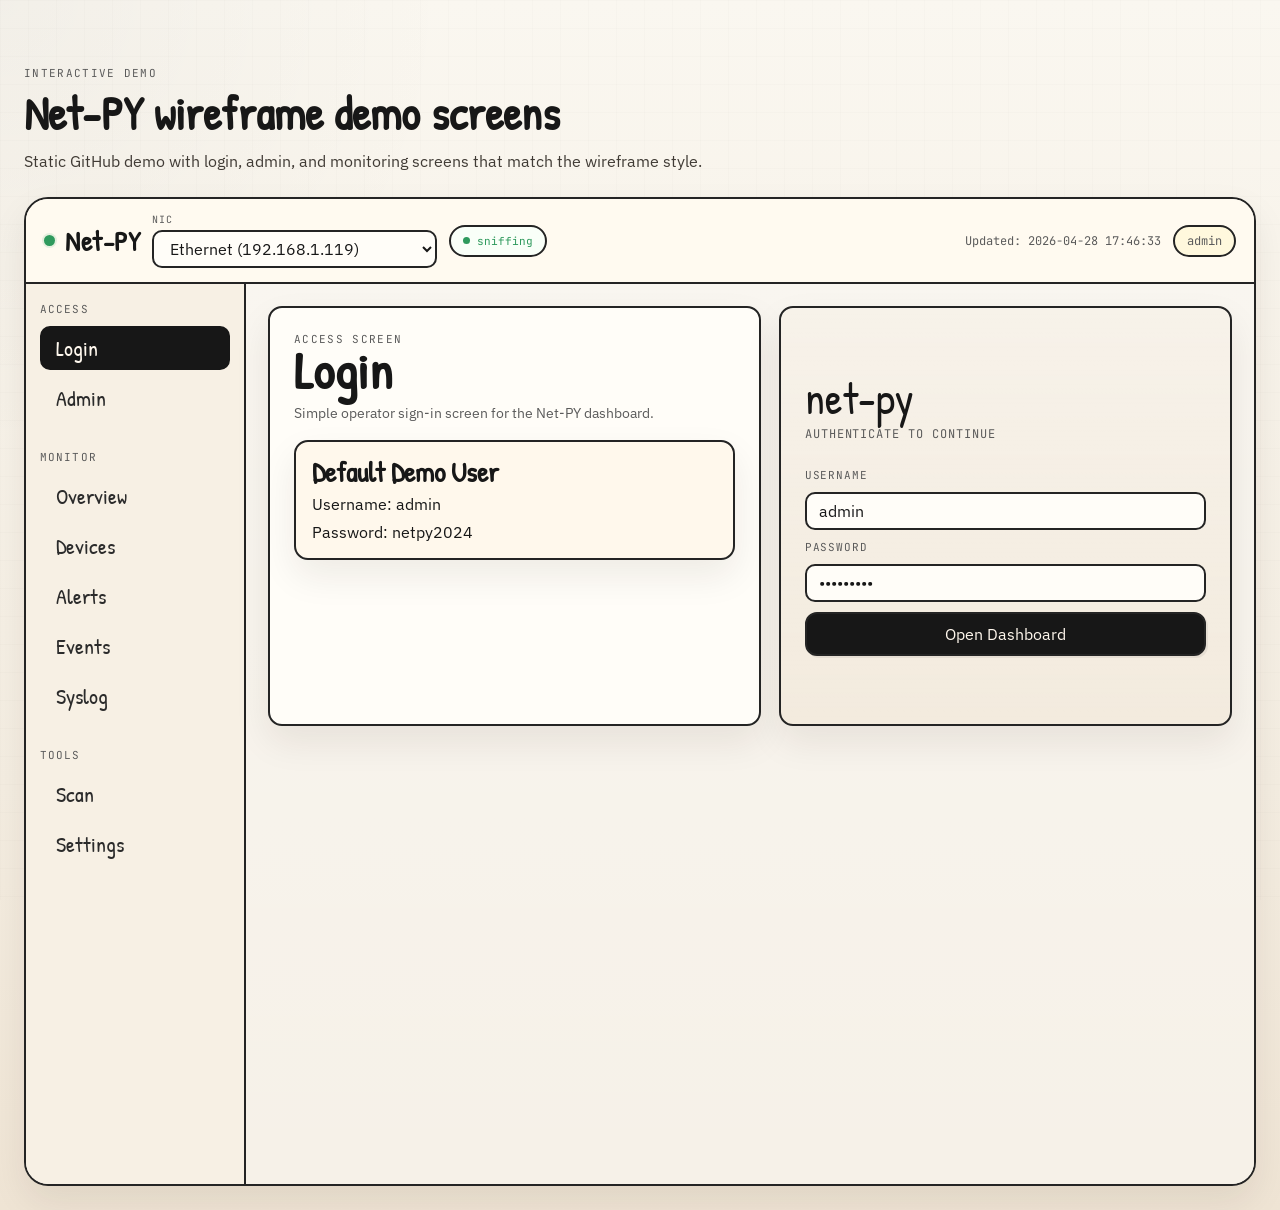
==== commit 9a6ed32e: "Add files via upload" ====
--- a/index.html
+++ b/index.html
@@ -3,900 +3,80 @@
 <head>
 <meta charset="UTF-8">
 <meta name="viewport" content="width=device-width, initial-scale=1.0">
-<title>NetSentinel — Network Security Monitor</title>
-<link href="https://fonts.googleapis.com/css2?family=Share+Tech+Mono&family=Rajdhani:wght@400;500;600;700&family=Orbitron:wght@400;700;900&display=swap" rel="stylesheet">
-<style>
-  :root {
-    --bg:        #080c10;
-    --bg2:       #0d1320;
-    --bg3:       #111a28;
-    --border:    #1e3a5a;
-    --border2:   #243d5c;
-    --accent:    #00d4ff;
-    --accent2:   #0088cc;
-    --green:     #00ff88;
-    --yellow:    #ffd600;
-    --red:       #ff3b5c;
-    --orange:    #ff8c00;
-    --text:      #c8dff0;
-    --text-dim:  #5a7a9a;
-    --text-mono: #7ab8d9;
-    --glow:      0 0 20px rgba(0,212,255,0.3);
-    --glow-red:  0 0 20px rgba(255,59,92,0.4);
-    --glow-green:0 0 20px rgba(0,255,136,0.3);
-  }
-
-  * { box-sizing: border-box; margin: 0; padding: 0; }
-
-  body {
-    background: var(--bg);
-    color: var(--text);
-    font-family: 'Rajdhani', sans-serif;
-    font-size: 15px;
-    min-height: 100vh;
-    overflow-x: hidden;
-  }
-
-  /* scanline effect */
-  body::before {
-    content: '';
-    position: fixed; inset: 0;
-    background: repeating-linear-gradient(
-      0deg,
-      transparent,
-      transparent 2px,
-      rgba(0,0,0,0.07) 2px,
-      rgba(0,0,0,0.07) 4px
-    );
-    pointer-events: none;
-    z-index: 9999;
-  }
-
-  /* animated grid background */
-  .grid-bg {
-    position: fixed; inset: 0;
-    background-image:
-      linear-gradient(rgba(0,212,255,0.03) 1px, transparent 1px),
-      linear-gradient(90deg, rgba(0,212,255,0.03) 1px, transparent 1px);
-    background-size: 40px 40px;
-    z-index: 0;
-    pointer-events: none;
-  }
-
-  .wrapper { position: relative; z-index: 1; padding: 0 24px 40px; }
-
-  /* ── header ── */
-  header {
-    display: flex;
-    align-items: center;
-    justify-content: space-between;
-    padding: 20px 0 16px;
-    border-bottom: 1px solid var(--border);
-    margin-bottom: 24px;
-  }
-
-  .logo {
-    display: flex;
-    align-items: center;
-    gap: 14px;
-  }
-
-  .logo-icon {
-    width: 44px; height: 44px;
-    border: 2px solid var(--accent);
-    border-radius: 8px;
-    display: flex; align-items: center; justify-content: center;
-    box-shadow: var(--glow);
-    animation: pulse-border 3s infinite;
-  }
-
-  @keyframes pulse-border {
-    0%,100% { box-shadow: 0 0 10px rgba(0,212,255,0.3); }
-    50%      { box-shadow: 0 0 25px rgba(0,212,255,0.6); }
-  }
-
-  .logo-icon svg { width: 26px; height: 26px; }
-
-  .logo-text {
-    font-family: 'Orbitron', monospace;
-    font-size: 22px;
-    font-weight: 900;
-    color: var(--accent);
-    letter-spacing: 3px;
-    text-shadow: var(--glow);
-  }
-
-  .logo-sub {
-    font-family: 'Share Tech Mono', monospace;
-    font-size: 11px;
-    color: var(--text-dim);
-    letter-spacing: 2px;
-    margin-top: 2px;
-  }
-
-  .header-right {
-    display: flex; align-items: center; gap: 20px;
-  }
-
-  .status-dot {
-    width: 10px; height: 10px;
-    border-radius: 50%;
-    background: var(--green);
-    box-shadow: var(--glow-green);
-    animation: blink 2s infinite;
-    display: inline-block;
-  }
-
-  @keyframes blink {
-    0%,100% { opacity: 1; }
-    50%      { opacity: 0.3; }
-  }
-
-  .status-text {
-    font-family: 'Share Tech Mono', monospace;
-    font-size: 12px;
-    color: var(--green);
-    text-transform: uppercase;
-    letter-spacing: 1px;
-  }
-
-  .timestamp {
-    font-family: 'Share Tech Mono', monospace;
-    font-size: 12px;
-    color: var(--text-dim);
-  }
-
-  .btn-pull {
-    background: transparent;
-    border: 1px solid var(--accent2);
-    color: var(--accent);
-    font-family: 'Rajdhani', sans-serif;
-    font-size: 13px;
-    font-weight: 600;
-    letter-spacing: 1px;
-    padding: 7px 16px;
-    cursor: pointer;
-    border-radius: 4px;
-    transition: all 0.2s;
-    text-transform: uppercase;
-  }
-
-  .btn-pull:hover {
-    background: rgba(0,212,255,0.1);
-    box-shadow: var(--glow);
-  }
-
-  /* ── stats row ── */
-  .stats-row {
-    display: grid;
-    grid-template-columns: repeat(7, 1fr);
-    gap: 12px;
-    margin-bottom: 24px;
-  }
-
-  @media (max-width: 1200px) {
-    .stats-row { grid-template-columns: repeat(4, 1fr); }
-  }
-
-  .stat-card {
-    background: var(--bg2);
-    border: 1px solid var(--border);
-    border-radius: 6px;
-    padding: 14px 16px;
-    position: relative;
-    overflow: hidden;
-    transition: border-color 0.2s;
-  }
-
-  .stat-card::before {
-    content: '';
-    position: absolute;
-    top: 0; left: 0; right: 0;
-    height: 2px;
-    background: var(--accent);
-    opacity: 0.5;
-  }
-
-  .stat-card.alert::before  { background: var(--red); }
-  .stat-card.warn::before   { background: var(--yellow); }
-  .stat-card.good::before   { background: var(--green); }
-  .stat-card.info::before   { background: var(--accent); }
-
-  .stat-label {
-    font-size: 10px;
-    letter-spacing: 2px;
-    color: var(--text-dim);
-    text-transform: uppercase;
-    margin-bottom: 8px;
-    font-family: 'Share Tech Mono', monospace;
-  }
-
-  .stat-value {
-    font-family: 'Orbitron', monospace;
-    font-size: 28px;
-    font-weight: 700;
-    line-height: 1;
-  }
-
-  .stat-card.alert .stat-value { color: var(--red);    text-shadow: var(--glow-red); }
-  .stat-card.warn  .stat-value { color: var(--yellow); }
-  .stat-card.good  .stat-value { color: var(--green);  text-shadow: var(--glow-green); }
-  .stat-card.info  .stat-value { color: var(--accent); text-shadow: var(--glow); }
-
-  /* ── tabs ── */
-  .tabs {
-    display: flex;
-    gap: 0;
-    margin-bottom: 20px;
-    border-bottom: 1px solid var(--border);
-  }
-
-  .tab {
-    padding: 10px 22px;
-    font-size: 13px;
-    font-weight: 600;
-    letter-spacing: 1.5px;
-    text-transform: uppercase;
-    color: var(--text-dim);
-    cursor: pointer;
-    border-bottom: 2px solid transparent;
-    margin-bottom: -1px;
-    transition: all 0.2s;
-    font-family: 'Share Tech Mono', monospace;
-    user-select: none;
-  }
-
-  .tab:hover { color: var(--text); }
-  .tab.active {
-    color: var(--accent);
-    border-bottom-color: var(--accent);
-    text-shadow: var(--glow);
-  }
-
-  /* ── panels ── */
-  .panel { display: none; }
-  .panel.active { display: block; }
-
-  /* ── table ── */
-  .table-wrap {
-    background: var(--bg2);
-    border: 1px solid var(--border);
-    border-radius: 6px;
-    overflow: hidden;
-  }
-
-  .table-header-bar {
-    display: flex;
-    align-items: center;
-    justify-content: space-between;
-    padding: 12px 16px;
-    border-bottom: 1px solid var(--border);
-    background: var(--bg3);
-  }
-
-  .table-title {
-    font-family: 'Share Tech Mono', monospace;
-    font-size: 12px;
-    letter-spacing: 2px;
-    color: var(--accent);
-    text-transform: uppercase;
-  }
-
-  .table-count {
-    font-family: 'Share Tech Mono', monospace;
-    font-size: 11px;
-    color: var(--text-dim);
-  }
-
-  .search-input {
-    background: var(--bg);
-    border: 1px solid var(--border);
-    color: var(--text);
-    font-family: 'Share Tech Mono', monospace;
-    font-size: 12px;
-    padding: 5px 12px;
-    border-radius: 4px;
-    outline: none;
-    width: 200px;
-    transition: border-color 0.2s;
-  }
-
-  .search-input:focus {
-    border-color: var(--accent2);
-    box-shadow: 0 0 8px rgba(0,212,255,0.2);
-  }
-
-  .search-input::placeholder { color: var(--text-dim); }
-
-  table { width: 100%; border-collapse: collapse; }
-
-  thead th {
-    padding: 10px 14px;
-    text-align: left;
-    font-family: 'Share Tech Mono', monospace;
-    font-size: 10px;
-    letter-spacing: 2px;
-    color: var(--text-dim);
-    text-transform: uppercase;
-    border-bottom: 1px solid var(--border);
-    white-space: nowrap;
-  }
-
-  tbody tr {
-    border-bottom: 1px solid rgba(30,58,90,0.5);
-    transition: background 0.15s;
-    animation: row-in 0.3s ease both;
-  }
-
-  @keyframes row-in {
-    from { opacity: 0; transform: translateX(-8px); }
-    to   { opacity: 1; transform: translateX(0); }
-  }
-
-  tbody tr:hover { background: rgba(0,212,255,0.04); }
-  tbody tr.flagged { background: rgba(255,59,92,0.06); }
-  tbody tr.flagged:hover { background: rgba(255,59,92,0.1); }
-
-  tbody td {
-    padding: 9px 14px;
-    font-size: 13px;
-    vertical-align: middle;
-  }
-
-  .mono {
-    font-family: 'Share Tech Mono', monospace;
-    font-size: 12px;
-    color: var(--text-mono);
-  }
-
-  .badge {
-    display: inline-block;
-    padding: 2px 8px;
-    border-radius: 3px;
-    font-size: 10px;
-    font-weight: 700;
-    font-family: 'Share Tech Mono', monospace;
-    letter-spacing: 1px;
-    text-transform: uppercase;
-  }
-
-  .badge-green  { background: rgba(0,255,136,0.12); color: var(--green);  border: 1px solid rgba(0,255,136,0.3); }
-  .badge-red    { background: rgba(255,59,92,0.12);  color: var(--red);   border: 1px solid rgba(255,59,92,0.3); }
-  .badge-yellow { background: rgba(255,214,0,0.12);  color: var(--yellow);border: 1px solid rgba(255,214,0,0.3); }
-  .badge-blue   { background: rgba(0,212,255,0.12);  color: var(--accent);border: 1px solid rgba(0,212,255,0.3); }
-  .badge-grey   { background: rgba(90,122,154,0.15); color: var(--text-dim); border: 1px solid rgba(90,122,154,0.3); }
-
-  .trusted-icon { color: var(--green); }
-  .untrusted-icon { color: var(--text-dim); }
-
-  /* ── events feed ── */
-  .event-row td:first-child { width: 4px; padding: 0; }
-  .event-bar { width: 4px; height: 100%; min-height: 36px; border-radius: 2px; }
-  .bar-high   { background: var(--red); }
-  .bar-medium { background: var(--yellow); }
-  .bar-info   { background: var(--accent); }
-
-  /* ── DAI viz ── */
-  .dai-grid {
-    display: grid;
-    grid-template-columns: repeat(auto-fill, minmax(280px, 1fr));
-    gap: 16px;
-    margin-top: 16px;
-  }
-
-  .dai-card {
-    background: var(--bg2);
-    border: 1px solid var(--border);
-    border-radius: 6px;
-    padding: 18px;
-  }
-
-  .dai-card-title {
-    font-family: 'Share Tech Mono', monospace;
-    font-size: 11px;
-    letter-spacing: 2px;
-    color: var(--text-dim);
-    text-transform: uppercase;
-    margin-bottom: 12px;
-  }
-
-  .dai-bar-wrap {
-    margin-bottom: 10px;
-  }
-
-  .dai-bar-label {
-    display: flex;
-    justify-content: space-between;
-    font-size: 12px;
-    margin-bottom: 4px;
-    color: var(--text);
-  }
-
-  .dai-bar-track {
-    height: 6px;
-    background: var(--bg3);
-    border-radius: 3px;
-    overflow: hidden;
-  }
-
-  .dai-bar-fill {
-    height: 100%;
-    border-radius: 3px;
-    transition: width 0.6s ease;
-  }
-
-  .bar-fwd  { background: linear-gradient(90deg, var(--accent2), var(--accent)); }
-  .bar-drop { background: linear-gradient(90deg, #cc1133, var(--red)); }
-
-  /* loading spinner */
-  .loading {
-    text-align: center;
-    padding: 40px;
-    font-family: 'Share Tech Mono', monospace;
-    color: var(--text-dim);
-    font-size: 12px;
-    letter-spacing: 2px;
-  }
-
-  .spinner {
-    width: 32px; height: 32px;
-    border: 2px solid var(--border);
-    border-top-color: var(--accent);
-    border-radius: 50%;
-    animation: spin 0.8s linear infinite;
-    margin: 0 auto 12px;
-  }
-
-  @keyframes spin { to { transform: rotate(360deg); } }
-
-  /* topology mini map */
-  .topo-wrap {
-    background: var(--bg2);
-    border: 1px solid var(--border);
-    border-radius: 6px;
-    padding: 16px;
-    margin-bottom: 20px;
-  }
-
-  .topo-title {
-    font-family: 'Share Tech Mono', monospace;
-    font-size: 12px;
-    letter-spacing: 2px;
-    color: var(--accent);
-    text-transform: uppercase;
-    margin-bottom: 16px;
-  }
-
-  canvas#topoCanvas { width: 100%; border-radius: 4px; }
-
-  /* ── bottom grid ── */
-  .bottom-grid {
-    display: grid;
-    grid-template-columns: 1fr 1fr;
-    gap: 16px;
-    margin-top: 20px;
-  }
-
-  @media (max-width: 900px) {
-    .bottom-grid { grid-template-columns: 1fr; }
-  }
-
-  /* scrollable table body */
-  .table-scroll tbody {
-    display: block;
-    max-height: 380px;
-    overflow-y: auto;
-  }
-
-  .table-scroll thead, .table-scroll tbody tr {
-    display: table;
-    width: 100%;
-    table-layout: fixed;
-  }
-
-  .table-scroll tbody::-webkit-scrollbar { width: 6px; }
-  .table-scroll tbody::-webkit-scrollbar-track { background: var(--bg3); }
-  .table-scroll tbody::-webkit-scrollbar-thumb { background: var(--border2); border-radius: 3px; }
-
-  .empty-state {
-    text-align: center;
-    padding: 32px;
-    color: var(--text-dim);
-    font-family: 'Share Tech Mono', monospace;
-    font-size: 12px;
-    letter-spacing: 1px;
-  }
-
-  /* refresh bar */
-  .refresh-bar {
-    display: flex;
-    align-items: center;
-    gap: 10px;
-    margin-bottom: 18px;
-    font-family: 'Share Tech Mono', monospace;
-    font-size: 11px;
-    color: var(--text-dim);
-  }
-
-  .refresh-bar progress {
-    flex: 1;
-    height: 3px;
-    appearance: none;
-    border-radius: 2px;
-    overflow: hidden;
-    background: var(--bg3);
-  }
-
-  .refresh-bar progress::-webkit-progress-bar { background: var(--bg3); }
-  .refresh-bar progress::-webkit-progress-value {
-    background: linear-gradient(90deg, var(--accent2), var(--accent));
-    transition: value 0.1s;
-  }
-</style>
+<title>Net-PY Interactive Demo</title>
+<link rel="preconnect" href="https://fonts.googleapis.com">
+<link href="https://fonts.googleapis.com/css2?family=JetBrains+Mono:wght@400;500;600;700&family=IBM+Plex+Sans:wght@300;400;500;600;700&family=Patrick+Hand&display=swap" rel="stylesheet">
+<link rel="stylesheet" href="./styles.css">
 </head>
 <body>
-<div class="grid-bg"></div>
-<div class="wrapper">
+  <div class="site-shell demo-only">
+    <main class="demo-main">
+      <section class="dashboard-section" id="dashboard">
+        <div class="section-intro demo-intro">
+          <div class="eyebrow">Interactive Demo</div>
+          <h2>Net-PY wireframe demo screens</h2>
+          <p>Static GitHub demo with login, admin, and monitoring screens that match the wireframe style.</p>
+        </div>
 
-  <!-- header -->
-  <header>
-    <div class="logo">
-      <div class="logo-icon">
-        <svg viewBox="0 0 24 24" fill="none" stroke="#00d4ff" stroke-width="1.5">
-          <path d="M12 2L2 7l10 5 10-5-10-5z"/>
-          <path d="M2 17l10 5 10-5"/>
-          <path d="M2 12l10 5 10-5"/>
-        </svg>
-      </div>
-      <div>
-        <div class="logo-text">NETSENTINEL</div>
-        <div class="logo-sub">NETWORK SECURITY MONITOR v1.0</div>
-      </div>
-    </div>
-    <div class="header-right">
-      <span class="status-dot"></span>
-      <span class="status-text">MONITORING ACTIVE</span>
-      <span class="timestamp" id="clock"></span>
-      <button class="btn-pull" onclick="pullSwitch()">⟳ PULL SWITCH DATA</button>
-    </div>
-  </header>
+        <div class="app-shell">
+          <header class="app-topbar">
+            <div class="app-left">
+              <div class="brand"><span class="brand-dot"></span> Net-PY</div>
+              <div class="top-meta">
+                <span class="meta-label">NIC</span>
+                <select id="demoNic" class="demo-select">
+                  <option>Ethernet (192.168.1.119)</option>
+                  <option>Network Bridge (192.168.86.20)</option>
+                  <option>Wi-Fi (192.168.0.44)</option>
+                </select>
+              </div>
+              <span class="status-chip active"><span class="status-dot"></span>sniffing</span>
+            </div>
+            <div class="app-right">
+              <span class="top-timestamp" id="demoUpdated">Updated: 2026-04-28 17:46:33</span>
+              <span class="user-pill">admin</span>
+            </div>
+          </header>
 
-  <!-- refresh progress -->
-  <div class="refresh-bar">
-    <span>AUTO REFRESH</span>
-    <progress id="refreshProgress" max="100" value="0"></progress>
-    <span id="refreshCountdown">15s</span>
+          <div class="app-layout">
+            <aside class="app-sidebar">
+              <div class="sidebar-group">
+                <div class="sidebar-label">Access</div>
+                <button class="nav-item active" data-demo-view="login">Login</button>
+                <button class="nav-item" data-demo-view="admin">Admin</button>
+              </div>
+              <div class="sidebar-group">
+                <div class="sidebar-label">Monitor</div>
+                <button class="nav-item" data-demo-view="overview">Overview</button>
+                <button class="nav-item" data-demo-view="devices">Devices</button>
+                <button class="nav-item" data-demo-view="alerts">Alerts</button>
+                <button class="nav-item" data-demo-view="events">Events</button>
+                <button class="nav-item" data-demo-view="syslog">Syslog</button>
+              </div>
+              <div class="sidebar-group">
+                <div class="sidebar-label">Tools</div>
+                <button class="nav-item" data-demo-view="scan">Scan</button>
+                <button class="nav-item" data-demo-view="settings">Settings</button>
+              </div>
+            </aside>
+
+            <div class="app-content">
+              <section class="demo-view active" id="demo-login"></section>
+              <section class="demo-view" id="demo-admin"></section>
+              <section class="demo-view" id="demo-overview"></section>
+              <section class="demo-view" id="demo-devices"></section>
+              <section class="demo-view" id="demo-alerts"></section>
+              <section class="demo-view" id="demo-events"></section>
+              <section class="demo-view" id="demo-syslog"></section>
+              <section class="demo-view" id="demo-scan"></section>
+              <section class="demo-view" id="demo-settings"></section>
+            </div>
+          </div>
+        </div>
+      </section>
+    </main>
   </div>
 
-  <!-- stat cards -->
-  <div class="stats-row" id="statsRow">
-    <div class="stat-card info"><div class="stat-label">Total Devices</div><div class="stat-value" id="s-devices">—</div></div>
-    <div class="stat-card good"><div class="stat-label">Trusted</div><div class="stat-value" id="s-trusted">—</div></div>
-    <div class="stat-card alert"><div class="stat-label">Spoof Events</div><div class="stat-value" id="s-spoof">—</div></div>
-    <div class="stat-card alert"><div class="stat-label">High Alerts</div><div class="stat-value" id="s-high">—</div></div>
-    <div class="stat-card info"><div class="stat-label">Total Events</div><div class="stat-value" id="s-events">—</div></div>
-    <div class="stat-card info"><div class="stat-label">Snoop Bindings</div><div class="stat-value" id="s-snoop">—</div></div>
-    <div class="stat-card warn"><div class="stat-label">DAI Dropped</div><div class="stat-value" id="s-dai">—</div></div>
-  </div>
-
-  <!-- tabs -->
-  <div class="tabs">
-    <div class="tab active" onclick="showTab('devices')">Devices</div>
-    <div class="tab" onclick="showTab('events')">Security Events</div>
-    <div class="tab" onclick="showTab('snoop')">DHCP Snooping</div>
-    <div class="tab" onclick="showTab('dai')">DAI Stats</div>
-  </div>
-
-  <!-- DEVICES panel -->
-  <div id="panel-devices" class="panel active">
-    <div class="table-wrap table-scroll">
-      <div class="table-header-bar">
-        <span class="table-title">// DEVICE REGISTRY</span>
-        <div style="display:flex;gap:12px;align-items:center;">
-          <input class="search-input" id="deviceSearch" placeholder="SEARCH MAC / IP…" oninput="filterDevices()">
-          <span class="table-count" id="deviceCount">— entries</span>
-        </div>
-      </div>
-      <table id="devicesTable">
-        <thead>
-          <tr>
-            <th>STATUS</th><th>MAC ADDRESS</th><th>IP ADDRESS</th>
-            <th>VENDOR</th><th>FIRST SEEN</th><th>LAST SEEN</th>
-            <th>PACKETS</th><th>TRUSTED</th>
-          </tr>
-        </thead>
-        <tbody id="devicesBody"><tr><td colspan="8"><div class="loading"><div class="spinner"></div>LOADING DEVICES…</div></td></tr></tbody>
-      </table>
-    </div>
-  </div>
-
-  <!-- EVENTS panel -->
-  <div id="panel-events" class="panel">
-    <div class="table-wrap table-scroll">
-      <div class="table-header-bar">
-        <span class="table-title">// SECURITY EVENTS LOG</span>
-        <div style="display:flex;gap:12px;align-items:center;">
-          <input class="search-input" id="eventSearch" placeholder="FILTER EVENTS…" oninput="filterEvents()">
-          <span class="table-count" id="eventCount">— entries</span>
-        </div>
-      </div>
-      <table id="eventsTable">
-        <thead>
-          <tr>
-            <th style="width:4px;padding:0"></th>
-            <th>TIMESTAMP</th><th>SEVERITY</th><th>TYPE</th>
-            <th>MAC</th><th>IP</th><th>DETAIL</th>
-          </tr>
-        </thead>
-        <tbody id="eventsBody"><tr><td colspan="7"><div class="loading"><div class="spinner"></div>LOADING EVENTS…</div></td></tr></tbody>
-      </table>
-    </div>
-  </div>
-
-  <!-- SNOOP panel -->
-  <div id="panel-snoop" class="panel">
-    <div class="table-wrap table-scroll">
-      <div class="table-header-bar">
-        <span class="table-title">// DHCP SNOOPING BINDINGS</span>
-        <span class="table-count" id="snoopCount">— bindings</span>
-      </div>
-      <table id="snoopTable">
-        <thead>
-          <tr>
-            <th>MAC ADDRESS</th><th>IP ADDRESS</th><th>VLAN</th>
-            <th>INTERFACE</th><th>LEASE (s)</th><th>SWITCH</th>
-            <th>VENDOR</th><th>TRUSTED</th><th>PULLED AT</th>
-          </tr>
-        </thead>
-        <tbody id="snoopBody"><tr><td colspan="9"><div class="loading"><div class="spinner"></div>LOADING BINDINGS…</div></td></tr></tbody>
-      </table>
-    </div>
-  </div>
-
-  <!-- DAI panel -->
-  <div id="panel-dai" class="panel">
-    <div class="dai-grid" id="daiGrid">
-      <div class="loading"><div class="spinner"></div>LOADING DAI DATA…</div>
-    </div>
-  </div>
-
-</div><!-- /wrapper -->
-
-<script>
-const API = '';  // same origin
-
-// ── clock ────────────────────────────────────────────────────────────────────
-function updateClock() {
-  document.getElementById('clock').textContent = new Date().toUTCString().replace('GMT','UTC');
-}
-setInterval(updateClock, 1000); updateClock();
-
-// ── tab switching ────────────────────────────────────────────────────────────
-function showTab(name) {
-  document.querySelectorAll('.tab').forEach(t => t.classList.remove('active'));
-  document.querySelectorAll('.panel').forEach(p => p.classList.remove('active'));
-  event.currentTarget.classList.add('active');
-  document.getElementById('panel-' + name).classList.add('active');
-}
-
-// ── helpers ──────────────────────────────────────────────────────────────────
-function fmtTime(iso) {
-  if (!iso) return '—';
-  const d = new Date(iso + 'Z');
-  return d.toLocaleTimeString('en-US', {hour12: false}) + '<br><small style="color:var(--text-dim)">' +
-    d.toLocaleDateString('en-US', {month:'short', day:'numeric'}) + '</small>';
-}
-
-function fmtTimeFull(iso) {
-  if (!iso) return '—';
-  return new Date(iso + 'Z').toLocaleString('en-US', {hour12: false});
-}
-
-function severityBadge(s) {
-  const map = {HIGH:'badge-red', MEDIUM:'badge-yellow', INFO:'badge-blue', LOW:'badge-grey'};
-  return `<span class="badge ${map[s]||'badge-grey'}">${s}</span>`;
-}
-
-function eventTypeBadge(t) {
-  const map = {MAC_SPOOF:'badge-red', IP_SPOOF:'badge-red', NEW_DEVICE:'badge-blue'};
-  return `<span class="badge ${map[t]||'badge-grey'}">${t.replace('_',' ')}</span>`;
-}
-
-function trustedBadge(v) {
-  return v ? `<span class="badge badge-green">✓ TRUSTED</span>` : `<span class="badge badge-grey">UNVERIFIED</span>`;
-}
-
-// ── summary ──────────────────────────────────────────────────────────────────
-async function loadSummary() {
-  const r = await fetch(API + '/api/summary');
-  const d = await r.json();
-  document.getElementById('s-devices').textContent = d.total_devices;
-  document.getElementById('s-trusted').textContent = d.trusted_devices;
-  document.getElementById('s-spoof').textContent   = d.spoof_events;
-  document.getElementById('s-high').textContent    = d.high_alerts;
-  document.getElementById('s-events').textContent  = d.total_events;
-  document.getElementById('s-snoop').textContent   = d.snoop_bindings;
-  document.getElementById('s-dai').textContent     = d.dai_dropped_packets;
-}
-
-// ── devices ──────────────────────────────────────────────────────────────────
-let allDevices = [];
-
-async function loadDevices() {
-  const r = await fetch(API + '/api/devices');
-  allDevices = await r.json();
-  renderDevices(allDevices);
-}
-
-function renderDevices(data) {
-  const tbody = document.getElementById('devicesBody');
-  document.getElementById('deviceCount').textContent = data.length + ' entries';
-  if (!data.length) { tbody.innerHTML = '<tr><td colspan="8"><div class="empty-state">NO DEVICES DETECTED</div></td></tr>'; return; }
-  tbody.innerHTML = data.map((d, i) => {
-    const spoof = d.ip_count > 1 || d.mac_count > 1;
-    return `<tr class="${spoof ? 'flagged' : ''}" style="animation-delay:${i * 0.03}s">
-      <td>${spoof ? `<span class="badge badge-red">⚠ FLAGGED</span>` : `<span class="badge badge-green">OK</span>`}</td>
-      <td class="mono">${d.mac}</td>
-      <td class="mono" style="color:var(--accent)">${d.ip || '—'}</td>
-      <td style="color:var(--text)">${d.vendor || 'Unknown'}</td>
-      <td class="mono" style="font-size:11px">${fmtTimeFull(d.first_seen)}</td>
-      <td class="mono" style="font-size:11px">${fmtTimeFull(d.last_seen)}</td>
-      <td class="mono" style="color:var(--text-dim)">${(d.packet_count||0).toLocaleString()}</td>
-      <td>${trustedBadge(d.trusted)}</td>
-    </tr>`;
-  }).join('');
-}
-
-function filterDevices() {
-  const q = document.getElementById('deviceSearch').value.toLowerCase();
-  renderDevices(allDevices.filter(d =>
-    (d.mac||'').toLowerCase().includes(q) ||
-    (d.ip||'').toLowerCase().includes(q) ||
-    (d.vendor||'').toLowerCase().includes(q)
-  ));
-}
-
-// ── events ───────────────────────────────────────────────────────────────────
-let allEvents = [];
-
-async function loadEvents() {
-  const r = await fetch(API + '/api/events');
-  allEvents = await r.json();
-  renderEvents(allEvents);
-}
-
-function renderEvents(data) {
-  const tbody = document.getElementById('eventsBody');
-  document.getElementById('eventCount').textContent = data.length + ' entries';
-  if (!data.length) { tbody.innerHTML = '<tr><td colspan="7"><div class="empty-state">NO EVENTS LOGGED</div></td></tr>'; return; }
-
-  const barMap = {HIGH:'bar-high', MEDIUM:'bar-medium', INFO:'bar-info', LOW:'bar-info'};
-  tbody.innerHTML = data.map((e, i) => `
-    <tr class="event-row ${e.severity==='HIGH'?'flagged':''}" style="animation-delay:${i*0.02}s">
-      <td style="width:4px;padding:0"><div class="event-bar ${barMap[e.severity]||'bar-info'}"></div></td>
-      <td class="mono" style="font-size:11px;white-space:nowrap">${fmtTimeFull(e.timestamp)}</td>
-      <td>${severityBadge(e.severity)}</td>
-      <td>${eventTypeBadge(e.event_type)}</td>
-      <td class="mono">${e.mac||'—'}</td>
-      <td class="mono" style="color:var(--accent)">${e.ip||'—'}</td>
-      <td style="font-size:12px;color:var(--text-dim);max-width:300px">${e.detail||'—'}</td>
-    </tr>`).join('');
-}
-
-function filterEvents() {
-  const q = document.getElementById('eventSearch').value.toLowerCase();
-  renderEvents(allEvents.filter(e =>
-    (e.event_type||'').toLowerCase().includes(q) ||
-    (e.mac||'').toLowerCase().includes(q) ||
-    (e.ip||'').toLowerCase().includes(q) ||
-    (e.detail||'').toLowerCase().includes(q) ||
-    (e.severity||'').toLowerCase().includes(q)
-  ));
-}
-
-// ── snoop ────────────────────────────────────────────────────────────────────
-async function loadSnoop() {
-  const r = await fetch(API + '/api/snoop');
-  const data = await r.json();
-  const tbody = document.getElementById('snoopBody');
-  document.getElementById('snoopCount').textContent = data.length + ' bindings';
-  if (!data.length) { tbody.innerHTML = '<tr><td colspan="9"><div class="empty-state">NO SNOOPING DATA — CONNECT SWITCHES IN monitor.py</div></td></tr>'; return; }
-  tbody.innerHTML = data.map((s, i) => `
-    <tr style="animation-delay:${i*0.03}s">
-      <td class="mono">${s.mac}</td>
-      <td class="mono" style="color:var(--accent)">${s.ip}</td>
-      <td class="mono" style="color:var(--yellow)">VLAN ${s.vlan}</td>
-      <td class="mono" style="color:var(--text-dim)">${s.interface}</td>
-      <td class="mono">${parseInt(s.lease_time||0).toLocaleString()}</td>
-      <td><span class="badge badge-grey">${s.switch_host}</span></td>
-      <td>${s.vendor||'Unknown'}</td>
-      <td>${trustedBadge(s.trusted)}</td>
-      <td class="mono" style="font-size:11px">${fmtTimeFull(s.pulled_at)}</td>
-    </tr>`).join('');
-}
-
-// ── DAI ──────────────────────────────────────────────────────────────────────
-async function loadDAI() {
-  const r = await fetch(API + '/api/dai');
-  const data = await r.json();
-  const grid = document.getElementById('daiGrid');
-  if (!data.length) {
-    grid.innerHTML = '<div class="empty-state" style="text-align:center;padding:40px;font-family:monospace;color:var(--text-dim)">NO DAI DATA — CONFIGURE SWITCH IN monitor.py</div>';
-    return;
-  }
-  const bySwitch = {};
-  data.forEach(d => {
-    if (!bySwitch[d.switch_host]) bySwitch[d.switch_host] = [];
-    bySwitch[d.switch_host].push(d);
-  });
-  grid.innerHTML = Object.entries(bySwitch).map(([sw, rows]) => `
-    <div class="dai-card">
-      <div class="dai-card-title">// SWITCH: ${sw}</div>
-      ${rows.map(r => {
-        const total = (r.forwarded + r.dropped) || 1;
-        const fwdPct = ((r.forwarded / total) * 100).toFixed(1);
-        const dropPct = ((r.dropped / total) * 100).toFixed(1);
-        return `
-          <div style="margin-bottom:18px">
-            <div style="font-family:'Share Tech Mono',monospace;font-size:12px;color:var(--accent);margin-bottom:8px">
-              VLAN ${r.vlan}
-              ${r.dropped > 0 ? `<span class="badge badge-red" style="float:right">⚠ ${r.dropped} DROPPED</span>` : `<span class="badge badge-green" style="float:right">CLEAN</span>`}
-            </div>
-            <div class="dai-bar-wrap">
-              <div class="dai-bar-label"><span>Forwarded</span><span style="color:var(--accent)">${r.forwarded.toLocaleString()} (${fwdPct}%)</span></div>
-              <div class="dai-bar-track"><div class="dai-bar-fill bar-fwd" style="width:${fwdPct}%"></div></div>
-            </div>
-            <div class="dai-bar-wrap">
-              <div class="dai-bar-label"><span>Dropped</span><span style="color:var(--red)">${r.dropped.toLocaleString()} (${dropPct}%)</span></div>
-              <div class="dai-bar-track"><div class="dai-bar-fill bar-drop" style="width:${dropPct}%"></div></div>
-            </div>
-          </div>`;
-      }).join('')}
-      <div style="font-family:'Share Tech Mono',monospace;font-size:10px;color:var(--text-dim);margin-top:4px">
-        PULLED: ${fmtTimeFull(rows[0].pulled_at)}
-      </div>
-    </div>`).join('');
-}
-
-// ── pull switch ───────────────────────────────────────────────────────────────
-async function pullSwitch() {
-  const btn = document.querySelector('.btn-pull');
-  btn.textContent = '⟳ PULLING…';
-  btn.disabled = true;
-  try {
-    await fetch(API + '/api/pull-switch', {method:'POST'});
-    setTimeout(() => { loadAll(); btn.textContent = '⟳ PULL SWITCH DATA'; btn.disabled = false; }, 2000);
-  } catch(e) { btn.textContent = '✗ FAILED'; setTimeout(() => { btn.textContent = '⟳ PULL SWITCH DATA'; btn.disabled = false; }, 2000); }
-}
-
-// ── auto refresh ─────────────────────────────────────────────────────────────
-const REFRESH_SEC = 15;
-let countdown = REFRESH_SEC;
-let progressTick;
-
-function startRefreshBar() {
-  clearInterval(progressTick);
-  countdown = REFRESH_SEC;
-  document.getElementById('refreshProgress').value = 0;
-  progressTick = setInterval(() => {
-    countdown--;
-    const pct = ((REFRESH_SEC - countdown) / REFRESH_SEC) * 100;
-    document.getElementById('refreshProgress').value = pct;
-    document.getElementById('refreshCountdown').textContent = countdown + 's';
-    if (countdown <= 0) { loadAll(); }
-  }, 1000);
-}
-
-function loadAll() {
-  loadSummary();
-  loadDevices();
-  loadEvents();
-  loadSnoop();
-  loadDAI();
-  startRefreshBar();
-}
-
-loadAll();
-</script>
+  <script src="./site.js"></script>
 </body>
 </html>
--- a/styles.css
+++ b/styles.css
@@ -0,0 +1,773 @@
+*{box-sizing:border-box;}
+:root{
+  --paper:#f6f1e8;
+  --paper-2:#fffdf8;
+  --paper-3:#f3ebde;
+  --ink:#171717;
+  --ink-soft:#5b5b5b;
+  --line:#242424;
+  --line-soft:#b9aea0;
+  --accent:#e86b2a;
+  --accent-soft:#fff0e8;
+  --good:#2f9a5d;
+  --warn:#d79a12;
+  --danger:#e35d25;
+  --shadow:0 16px 36px rgba(38,28,16,0.08);
+  --radius:14px;
+}
+html{scroll-behavior:smooth;}
+body{
+  margin:0;
+  color:var(--ink);
+  background:
+    radial-gradient(circle at top left, rgba(0,0,0,0.03), transparent 26%),
+    linear-gradient(180deg, #faf7f0, #f4ede1 65%, #efe4d4),
+    var(--paper);
+  font-family:'IBM Plex Sans',system-ui,sans-serif;
+}
+body::before{
+  content:"";
+  position:fixed;
+  inset:0;
+  pointer-events:none;
+  opacity:.32;
+  background-image:
+    linear-gradient(rgba(0,0,0,0.04) 1px, transparent 1px),
+    linear-gradient(90deg, rgba(0,0,0,0.04) 1px, transparent 1px);
+  background-size:28px 28px;
+}
+a{color:inherit;text-decoration:none;}
+button,input,select{font:inherit;}
+.site-shell{position:relative;z-index:1;min-height:100vh;}
+.site-shell.demo-only{
+  display:flex;
+  align-items:flex-start;
+  justify-content:center;
+}
+.demo-main{
+  width:100%;
+  max-width:1280px;
+  margin:0 auto;
+  padding:24px;
+}
+.hero,
+main{
+  max-width:1280px;
+  margin:0 auto;
+  padding-left:24px;
+  padding-right:24px;
+}
+.hero{padding-top:26px;padding-bottom:32px;}
+.hero-nav{
+  display:flex;
+  align-items:center;
+  justify-content:space-between;
+  gap:16px;
+  margin-bottom:30px;
+}
+.brand{
+  display:flex;
+  align-items:center;
+  gap:10px;
+  font-family:'Patrick Hand','Segoe Print','Comic Sans MS',cursive;
+  font-size:28px;
+  font-weight:700;
+  letter-spacing:.02em;
+}
+.brand-dot{
+  width:11px;
+  height:11px;
+  border-radius:50%;
+  background:var(--good);
+  box-shadow:0 0 0 2px rgba(47,154,93,0.12);
+}
+.hero-nav-links{
+  display:flex;
+  flex-wrap:wrap;
+  gap:12px;
+  color:var(--ink-soft);
+  font-family:'JetBrains Mono',monospace;
+  font-size:12px;
+}
+.hero-nav-links a{
+  padding:8px 12px;
+  border:1.5px solid transparent;
+  border-radius:999px;
+}
+.hero-nav-links a:hover{
+  border-color:var(--line);
+  background:rgba(255,255,255,0.5);
+  color:var(--ink);
+}
+.hero-grid{
+  display:grid;
+  grid-template-columns:1.08fr .92fr;
+  gap:24px;
+  align-items:stretch;
+}
+.eyebrow{
+  color:var(--ink-soft);
+  text-transform:uppercase;
+  letter-spacing:.12em;
+  font-size:11px;
+  font-family:'JetBrains Mono',monospace;
+}
+.hero-copy{
+  padding:10px 0 0;
+}
+.hero-copy h1{
+  margin:14px 0 0;
+  font-family:'Patrick Hand','Segoe Print','Comic Sans MS',cursive;
+  font-size:64px;
+  line-height:.94;
+  font-weight:700;
+  max-width:740px;
+}
+.hero-copy p{
+  margin:18px 0 0;
+  color:#403b35;
+  line-height:1.7;
+  font-size:17px;
+  max-width:650px;
+}
+.hero-actions{
+  display:flex;
+  flex-wrap:wrap;
+  gap:12px;
+  margin-top:24px;
+}
+.btn{
+  min-height:44px;
+  padding:0 18px;
+  border-radius:12px;
+  border:2px solid var(--line);
+  display:inline-flex;
+  align-items:center;
+  justify-content:center;
+  transition:.16s ease;
+  box-shadow:2px 2px 0 rgba(0,0,0,0.06);
+}
+.btn-accent{
+  background:var(--ink);
+  color:#fff7ed;
+}
+.btn-accent:hover{
+  transform:translateY(-1px);
+  background:#000;
+}
+.btn-ghost{
+  background:var(--paper-2);
+}
+.btn-ghost:hover{
+  transform:translateY(-1px);
+  background:#fff;
+}
+.hero-metrics{
+  display:flex;
+  flex-wrap:wrap;
+  gap:14px;
+  margin-top:26px;
+}
+.metric,
+.feature-card,
+.workflow-step,
+.hero-card,
+.stat-card,
+.panel,
+.table-panel,
+.setting-card{
+  background:var(--paper-2);
+  border:2px solid var(--line);
+  border-radius:var(--radius);
+  box-shadow:var(--shadow);
+}
+.metric{
+  min-width:156px;
+  padding:14px 16px;
+}
+.metric-label{
+  display:block;
+  font-size:11px;
+  text-transform:uppercase;
+  letter-spacing:.08em;
+  color:var(--ink-soft);
+  font-family:'JetBrains Mono',monospace;
+}
+.metric strong{
+  display:block;
+  margin-top:6px;
+  font-family:'Patrick Hand','Segoe Print','Comic Sans MS',cursive;
+  font-size:28px;
+}
+.hero-card{
+  overflow:hidden;
+  transform:rotate(-.35deg);
+}
+.hero-card-header{
+  display:flex;
+  align-items:center;
+  justify-content:space-between;
+  gap:12px;
+  padding:16px 18px;
+  border-bottom:2px solid var(--line);
+  font-family:'JetBrains Mono',monospace;
+  font-size:12px;
+  background:rgba(0,0,0,0.025);
+}
+.hero-card-body{padding:18px;}
+.status-chip{
+  display:inline-flex;
+  align-items:center;
+  gap:7px;
+  min-height:32px;
+  padding:0 12px;
+  border:2px solid var(--line);
+  border-radius:999px;
+  background:#f9fff8;
+  color:var(--good);
+  font-size:11px;
+  font-family:'JetBrains Mono',monospace;
+}
+.status-dot{
+  width:7px;
+  height:7px;
+  border-radius:50%;
+  background:currentColor;
+}
+.mini-stat + .mini-stat{margin-top:14px;}
+.mini-stat label{
+  display:block;
+  color:var(--ink-soft);
+  text-transform:uppercase;
+  font-family:'JetBrains Mono',monospace;
+  font-size:10px;
+  letter-spacing:.08em;
+}
+.mini-stat strong{
+  display:block;
+  margin-top:6px;
+  font-family:'JetBrains Mono',monospace;
+  font-size:14px;
+}
+.mini-list{
+  margin-top:18px;
+  border-top:2px dashed var(--line-soft);
+  padding-top:10px;
+}
+.mini-list-row{
+  display:flex;
+  justify-content:space-between;
+  gap:16px;
+  padding:9px 0;
+  border-bottom:1px dashed rgba(0,0,0,0.12);
+  font-family:'JetBrains Mono',monospace;
+  font-size:12px;
+  color:#3f3a33;
+}
+main{padding-bottom:60px;}
+.feature-section,.workflow-section,.dashboard-section{margin-top:42px;}
+.demo-intro{
+  max-width:none;
+  margin-bottom:18px;
+}
+.section-intro{
+  max-width:760px;
+  margin-bottom:22px;
+}
+.section-intro h2{
+  margin:10px 0 0;
+  font-family:'Patrick Hand','Segoe Print','Comic Sans MS',cursive;
+  font-size:46px;
+  line-height:1;
+}
+.section-intro p{
+  margin:12px 0 0;
+  color:#403b35;
+  line-height:1.7;
+}
+.feature-grid,.workflow-grid{
+  display:grid;
+  grid-template-columns:repeat(4,minmax(0,1fr));
+  gap:16px;
+}
+.feature-card,.workflow-step{
+  padding:20px;
+}
+.feature-card h3,.workflow-step h3{
+  margin:0;
+  font-family:'Patrick Hand','Segoe Print','Comic Sans MS',cursive;
+  font-size:28px;
+  line-height:1;
+}
+.feature-card p,.workflow-step p{
+  margin:10px 0 0;
+  color:#403b35;
+  line-height:1.65;
+  font-size:14px;
+}
+.step-num{
+  display:inline-grid;
+  place-items:center;
+  width:32px;
+  height:32px;
+  border-radius:50%;
+  border:2px solid var(--line);
+  background:var(--paper-3);
+  font-family:'JetBrains Mono',monospace;
+  font-size:12px;
+  margin-bottom:14px;
+}
+.app-shell{
+  overflow:hidden;
+  border:2px solid var(--line);
+  border-radius:24px;
+  background:rgba(255,252,246,0.96);
+  box-shadow:var(--shadow);
+}
+.app-topbar{
+  display:flex;
+  align-items:center;
+  justify-content:space-between;
+  gap:16px;
+  padding:14px 18px;
+  border-bottom:2px solid var(--line);
+  background:#fffaf0;
+}
+.app-left,.app-right{
+  display:flex;
+  align-items:center;
+  gap:12px;
+  flex-wrap:wrap;
+}
+.top-meta{
+  display:flex;
+  flex-direction:column;
+  gap:4px;
+}
+.meta-label{
+  color:var(--ink-soft);
+  text-transform:uppercase;
+  font-family:'JetBrains Mono',monospace;
+  font-size:10px;
+  letter-spacing:.08em;
+}
+.demo-select,.search-input{
+  min-width:240px;
+  height:38px;
+  padding:0 12px;
+  border-radius:10px;
+  border:2px solid var(--line);
+  background:var(--paper-2);
+  color:var(--ink);
+  outline:none;
+}
+.top-timestamp,.user-pill{
+  color:var(--ink-soft);
+  font-family:'JetBrains Mono',monospace;
+  font-size:12px;
+}
+.user-pill{
+  min-height:32px;
+  padding:0 12px;
+  display:inline-flex;
+  align-items:center;
+  border-radius:999px;
+  border:2px solid var(--line);
+  background:#fff8dd;
+}
+.app-layout{
+  display:grid;
+  grid-template-columns:220px 1fr;
+  min-height:900px;
+}
+.app-sidebar{
+  padding:18px 14px;
+  border-right:2px solid var(--line);
+  background:#f7f0e4;
+}
+.sidebar-group + .sidebar-group{margin-top:24px;}
+.sidebar-label{
+  margin-bottom:10px;
+  color:var(--ink-soft);
+  text-transform:uppercase;
+  letter-spacing:.1em;
+  font-family:'JetBrains Mono',monospace;
+  font-size:11px;
+}
+.nav-item{
+  width:100%;
+  text-align:left;
+  min-height:44px;
+  padding:0 14px;
+  margin-bottom:6px;
+  border-radius:10px;
+  border:2px solid transparent;
+  background:transparent;
+  color:#2b2b2b;
+  cursor:pointer;
+  font-family:'Patrick Hand','Segoe Print','Comic Sans MS',cursive;
+  font-size:22px;
+}
+.nav-item.active{
+  background:var(--ink);
+  border-color:var(--ink);
+  color:#fff8ee;
+}
+.app-content{
+  padding:22px;
+  background:linear-gradient(180deg, rgba(255,255,255,0.35), transparent), var(--paper);
+}
+.demo-view{display:none;}
+.demo-view.active{display:block;}
+.login-demo{
+  display:grid;
+  grid-template-columns:1fr .92fr;
+  gap:18px;
+  align-items:stretch;
+}
+.login-hero,
+.login-card-demo,
+.login-note-card{
+  background:var(--paper-2);
+  border:2px solid var(--line);
+  border-radius:var(--radius);
+  box-shadow:var(--shadow);
+}
+.login-hero{
+  padding:24px;
+}
+.login-note-card{
+  margin-top:18px;
+  padding:16px;
+  display:flex;
+  flex-direction:column;
+  gap:8px;
+  background:#fff8ec;
+}
+.login-note-card strong{
+  font-family:'Patrick Hand','Segoe Print','Comic Sans MS',cursive;
+  font-size:28px;
+  line-height:1;
+}
+.login-card-demo{
+  padding:28px 24px;
+  display:flex;
+  flex-direction:column;
+  justify-content:center;
+  align-items:flex-start;
+  min-height:420px;
+  background:
+    linear-gradient(180deg, rgba(255,255,255,0.35), transparent),
+    var(--paper-3);
+}
+.login-brand-demo{
+  font-family:'Patrick Hand','Segoe Print','Comic Sans MS',cursive;
+  font-size:44px;
+  line-height:1;
+}
+.login-subtitle-demo{
+  margin-top:6px;
+  color:var(--ink-soft);
+  font-family:'JetBrains Mono',monospace;
+  font-size:12px;
+  text-transform:uppercase;
+  letter-spacing:.08em;
+}
+.login-form-demo{
+  width:100%;
+  margin-top:26px;
+  display:flex;
+  flex-direction:column;
+  gap:10px;
+}
+.login-form-demo label{
+  color:var(--ink-soft);
+  font-family:'JetBrains Mono',monospace;
+  font-size:11px;
+  text-transform:uppercase;
+  letter-spacing:.08em;
+}
+.demo-button-full{
+  width:100%;
+}
+.section-header{
+  display:flex;
+  align-items:flex-start;
+  justify-content:space-between;
+  gap:16px;
+  margin-bottom:18px;
+}
+.section-title{
+  margin:0;
+  font-family:'Patrick Hand','Segoe Print','Comic Sans MS',cursive;
+  font-size:52px;
+  line-height:.95;
+}
+.section-subtitle{
+  margin-top:8px;
+  color:var(--ink-soft);
+  font-size:14px;
+}
+.section-tools{
+  display:flex;
+  gap:10px;
+  flex-wrap:wrap;
+}
+.summary-line{
+  display:flex;
+  gap:14px;
+  flex-wrap:wrap;
+  margin-top:12px;
+  color:#3e3933;
+}
+.summary-line strong{color:var(--ink);}
+.stats-grid{
+  display:grid;
+  grid-template-columns:repeat(4,minmax(0,1fr));
+  gap:14px;
+  margin-bottom:18px;
+}
+.stat-card,.panel,.table-panel{padding:14px;}
+.stat-label{
+  color:var(--ink-soft);
+  text-transform:uppercase;
+  letter-spacing:.08em;
+  font-family:'JetBrains Mono',monospace;
+  font-size:10px;
+}
+.stat-value{
+  margin-top:8px;
+  font-family:'Patrick Hand','Segoe Print','Comic Sans MS',cursive;
+  font-size:40px;
+  line-height:1;
+}
+.overview-grid{
+  display:grid;
+  grid-template-columns:1fr 1fr;
+  gap:16px;
+}
+.stack{display:flex;flex-direction:column;gap:16px;}
+.panel-head{
+  display:flex;
+  align-items:center;
+  justify-content:space-between;
+  gap:12px;
+  margin-bottom:12px;
+}
+.panel-title{
+  font-family:'Patrick Hand','Segoe Print','Comic Sans MS',cursive;
+  font-size:28px;
+  line-height:1;
+}
+.panel-note{
+  color:var(--ink-soft);
+  font-family:'JetBrains Mono',monospace;
+  font-size:11px;
+}
+.table-wrap{
+  overflow:auto;
+  border:2px solid var(--line);
+  border-radius:12px;
+  background:#fffefb;
+}
+.table-wrap.scroll{max-height:360px;}
+table{
+  width:100%;
+  border-collapse:collapse;
+}
+th,td{
+  padding:12px;
+  text-align:left;
+  border-bottom:1px dashed rgba(0,0,0,0.15);
+  vertical-align:top;
+}
+th{
+  position:sticky;
+  top:0;
+  z-index:1;
+  background:#f7efe4;
+  color:var(--ink-soft);
+  text-transform:uppercase;
+  letter-spacing:.08em;
+  font-family:'JetBrains Mono',monospace;
+  font-size:10px;
+}
+td{
+  color:#2f2b27;
+  font-family:'JetBrains Mono',monospace;
+  font-size:12px;
+}
+td.wrap{
+  font-family:'IBM Plex Sans',system-ui,sans-serif;
+  line-height:1.5;
+}
+.filters{
+  display:flex;
+  align-items:center;
+  justify-content:space-between;
+  gap:12px;
+  flex-wrap:wrap;
+  margin-bottom:14px;
+}
+.pill-row{
+  display:flex;
+  gap:8px;
+  flex-wrap:wrap;
+}
+.pill{
+  min-height:36px;
+  padding:0 14px;
+  border-radius:10px;
+  border:2px solid var(--line);
+  background:var(--paper-2);
+  color:#3d3934;
+  cursor:pointer;
+}
+.pill.active{
+  background:var(--ink);
+  color:#fff5eb;
+}
+.status-trusted{color:var(--good);}
+.status-known{color:#444;}
+.status-new{color:var(--warn);}
+.status-alert{color:var(--danger);}
+.dot{
+  display:inline-block;
+  width:9px;
+  height:9px;
+  border-radius:50%;
+  margin-right:8px;
+}
+.dot-trusted{background:var(--good);}
+.dot-known{background:#6e6e6e;}
+.dot-new{background:var(--warn);}
+.dot-alert{background:var(--danger);}
+.scan-grid{
+  display:grid;
+  grid-template-columns:repeat(auto-fit,minmax(260px,1fr));
+  gap:14px;
+  margin-bottom:14px;
+}
+.scan-card{
+  padding:16px;
+  border-radius:14px;
+  border:2px solid var(--line);
+  background:#fffdf9;
+  cursor:pointer;
+}
+.scan-card.selected{
+  background:#fff6ef;
+  border-color:var(--accent);
+}
+.scan-label{
+  font-family:'Patrick Hand','Segoe Print','Comic Sans MS',cursive;
+  font-size:28px;
+  line-height:1;
+}
+.scan-desc{
+  margin-top:8px;
+  color:#423d36;
+  font-size:13px;
+  line-height:1.55;
+}
+.scan-cmd{
+  margin-top:10px;
+  padding:8px 10px;
+  border-radius:10px;
+  background:#f5efe6;
+  color:var(--ink-soft);
+  font-family:'JetBrains Mono',monospace;
+  font-size:11px;
+  border:1px dashed var(--line-soft);
+}
+.scan-controls{
+  display:flex;
+  gap:12px;
+  flex-wrap:wrap;
+  margin-bottom:16px;
+}
+.scan-results{
+  display:flex;
+  flex-direction:column;
+  gap:12px;
+}
+.scan-result{
+  border:2px solid var(--line);
+  border-radius:14px;
+  background:#fffdf9;
+  overflow:hidden;
+}
+.scan-head{
+  display:flex;
+  align-items:center;
+  justify-content:space-between;
+  gap:12px;
+  padding:14px 16px;
+  border-bottom:1px dashed var(--line-soft);
+}
+.scan-meta{
+  display:flex;
+  align-items:center;
+  gap:10px;
+  flex-wrap:wrap;
+  font-family:'JetBrains Mono',monospace;
+  font-size:12px;
+}
+.scan-status{
+  min-height:24px;
+  padding:0 8px;
+  border-radius:999px;
+  border:2px solid var(--line);
+  display:inline-flex;
+  align-items:center;
+  text-transform:uppercase;
+  font-size:10px;
+}
+.scan-status.done{
+  color:var(--good);
+  background:#f5fff8;
+}
+.scan-output{padding:0 16px 16px;}
+.scan-output pre{
+  margin:0;
+  padding:14px;
+  border-radius:12px;
+  border:2px solid var(--line);
+  background:#f8f2e8;
+  color:#2d2925;
+  font-family:'JetBrains Mono',monospace;
+  font-size:12px;
+  white-space:pre-wrap;
+}
+.settings-grid{
+  display:grid;
+  grid-template-columns:repeat(2,minmax(0,1fr));
+  gap:16px;
+}
+.setting-card{padding:18px;}
+.setting-label{
+  color:var(--ink-soft);
+  text-transform:uppercase;
+  letter-spacing:.08em;
+  font-family:'JetBrains Mono',monospace;
+  font-size:11px;
+}
+.setting-value{
+  margin-top:10px;
+  font-size:15px;
+  color:#302b26;
+}
+@media (max-width:1080px){
+  .hero-grid,.overview-grid,.feature-grid,.workflow-grid,.settings-grid{grid-template-columns:1fr 1fr;}
+  .app-layout{grid-template-columns:1fr;}
+  .app-sidebar{border-right:none;border-bottom:2px solid var(--line);}
+  .login-demo{grid-template-columns:1fr;}
+}
+@media (max-width:780px){
+  .hero-grid,.feature-grid,.workflow-grid,.overview-grid,.stats-grid,.settings-grid{grid-template-columns:1fr;}
+  .hero-copy h1{font-size:46px;}
+  .hero-nav,.section-header,.filters,.app-topbar{flex-direction:column;align-items:flex-start;}
+  .app-content{padding:16px;}
+  .demo-select,.search-input{min-width:0;width:100%;}
+  .section-title{font-size:42px;}
+}
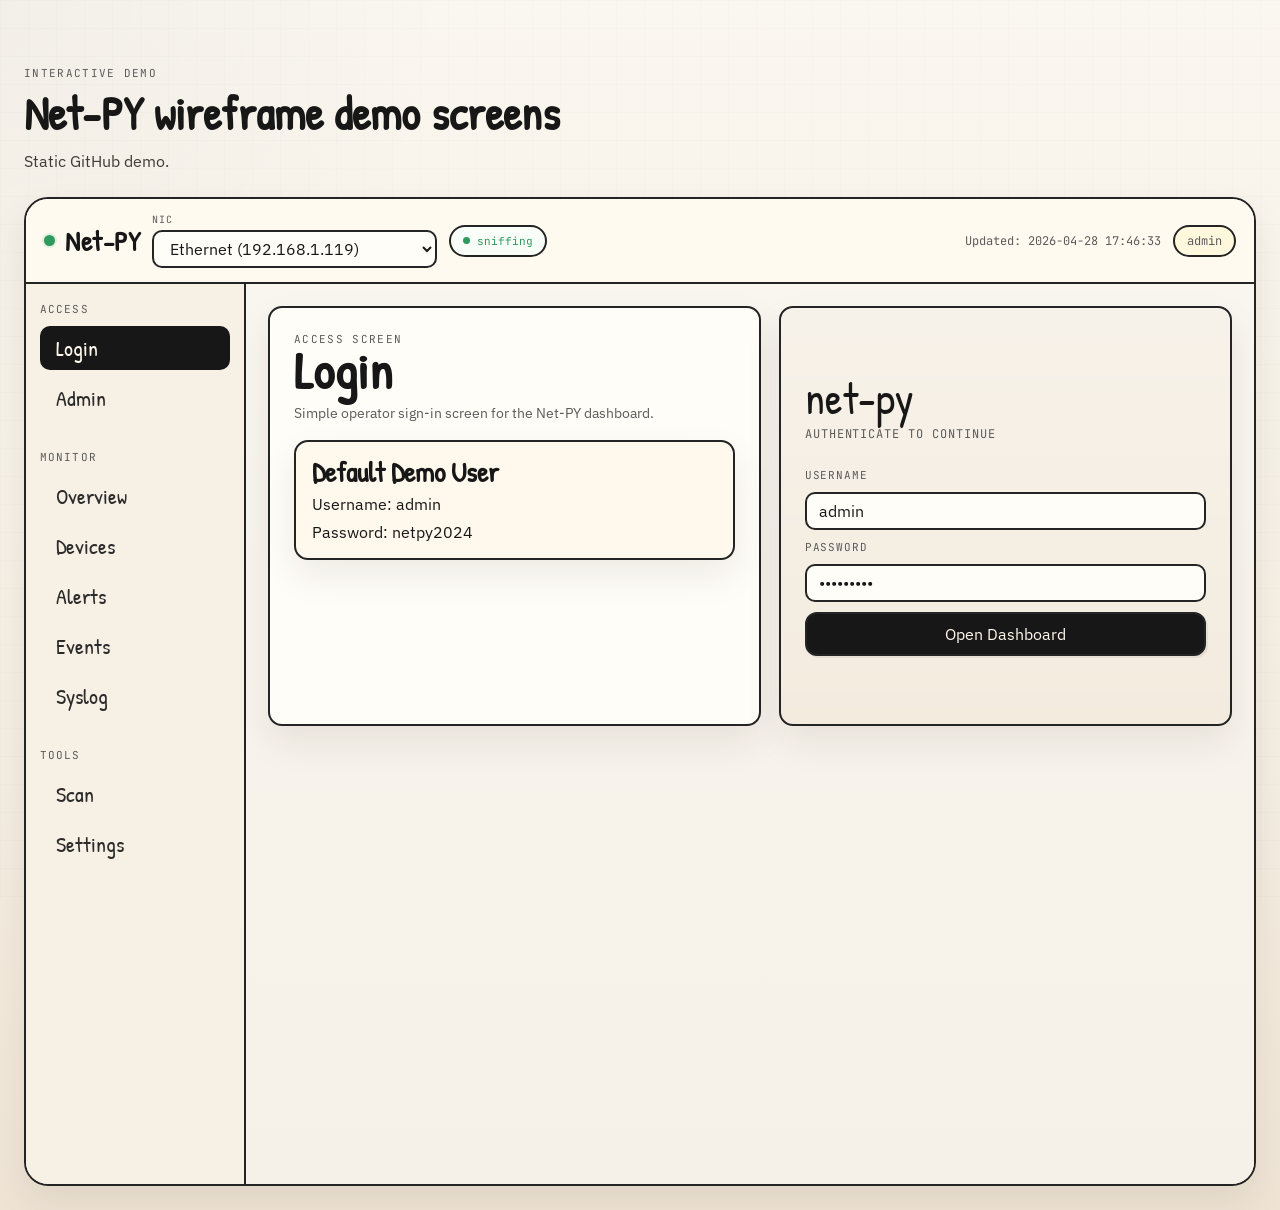
==== commit e06a1208: "Update index.html" ====
--- a/index.html
+++ b/index.html
@@ -15,7 +15,7 @@
         <div class="section-intro demo-intro">
           <div class="eyebrow">Interactive Demo</div>
           <h2>Net-PY wireframe demo screens</h2>
-          <p>Static GitHub demo with login, admin, and monitoring screens that match the wireframe style.</p>
+          <p>Static GitHub demo.</p>
         </div>
 
         <div class="app-shell">
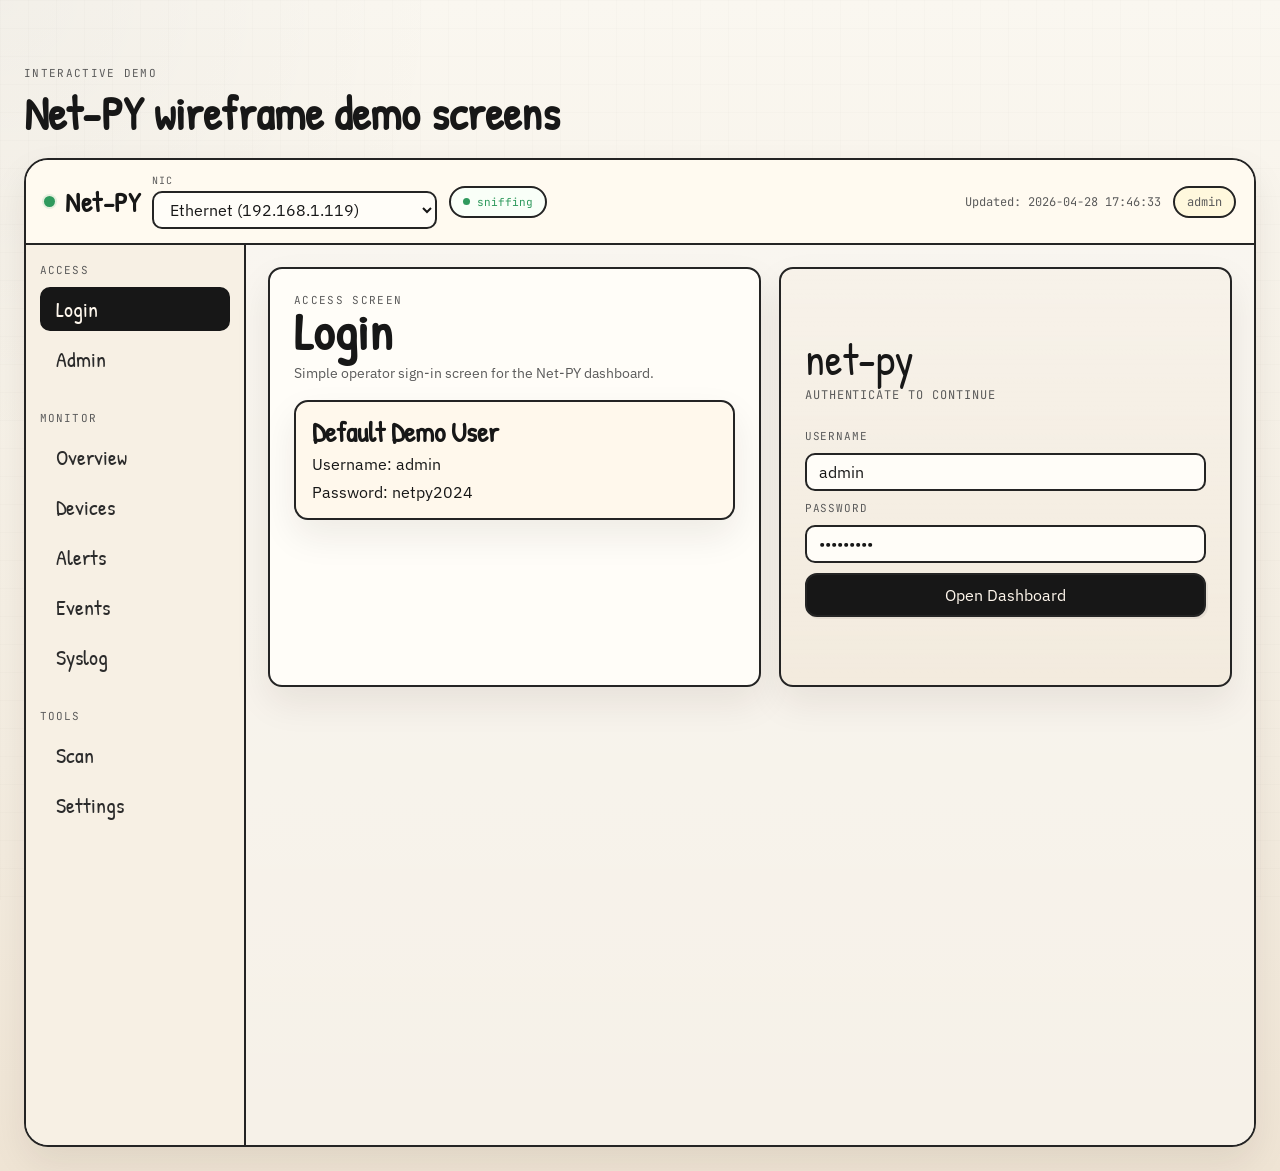
==== commit 68a02d34: "Update index.html" ====
--- a/index.html
+++ b/index.html
@@ -15,7 +15,7 @@
         <div class="section-intro demo-intro">
           <div class="eyebrow">Interactive Demo</div>
           <h2>Net-PY wireframe demo screens</h2>
-          <p>Static GitHub demo.</p>
+          <p></p>
         </div>
 
         <div class="app-shell">
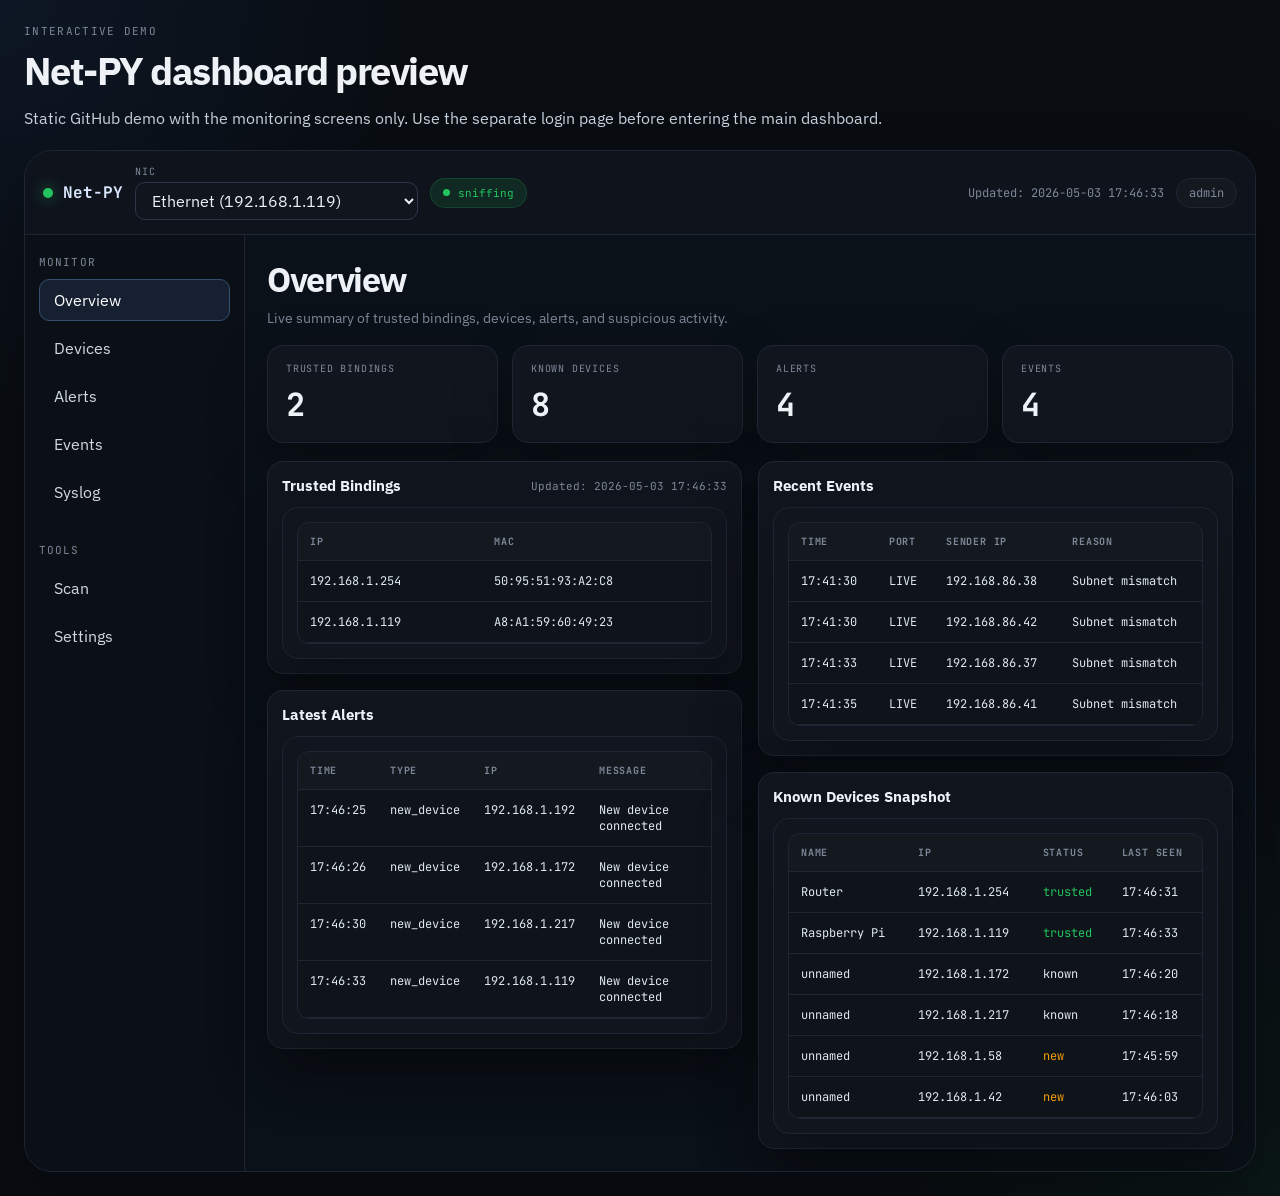
==== commit ada0cd75: "Add files via upload" ====
--- a/index.html
+++ b/index.html
@@ -3,9 +3,9 @@
 <head>
 <meta charset="UTF-8">
 <meta name="viewport" content="width=device-width, initial-scale=1.0">
-<title>Net-PY Interactive Demo</title>
+<title>Net-PY Demo Dashboard</title>
 <link rel="preconnect" href="https://fonts.googleapis.com">
-<link href="https://fonts.googleapis.com/css2?family=JetBrains+Mono:wght@400;500;600;700&family=IBM+Plex+Sans:wght@300;400;500;600;700&family=Patrick+Hand&display=swap" rel="stylesheet">
+<link href="https://fonts.googleapis.com/css2?family=JetBrains+Mono:wght@400;500;600;700&family=IBM+Plex+Sans:wght@300;400;500;600;700&display=swap" rel="stylesheet">
 <link rel="stylesheet" href="./styles.css">
 </head>
 <body>
@@ -14,8 +14,8 @@
       <section class="dashboard-section" id="dashboard">
         <div class="section-intro demo-intro">
           <div class="eyebrow">Interactive Demo</div>
-          <h2>Net-PY wireframe demo screens</h2>
-          <p></p>
+          <h2>Net-PY dashboard preview</h2>
+          <p>Static GitHub demo with the monitoring screens only. Use the separate login page before entering the main dashboard.</p>
         </div>
 
         <div class="app-shell">
@@ -33,7 +33,7 @@
               <span class="status-chip active"><span class="status-dot"></span>sniffing</span>
             </div>
             <div class="app-right">
-              <span class="top-timestamp" id="demoUpdated">Updated: 2026-04-28 17:46:33</span>
+              <span class="top-timestamp" id="demoUpdated">Updated: 2026-05-03 17:46:33</span>
               <span class="user-pill">admin</span>
             </div>
           </header>
@@ -41,13 +41,8 @@
           <div class="app-layout">
             <aside class="app-sidebar">
               <div class="sidebar-group">
-                <div class="sidebar-label">Access</div>
-                <button class="nav-item active" data-demo-view="login">Login</button>
-                <button class="nav-item" data-demo-view="admin">Admin</button>
-              </div>
-              <div class="sidebar-group">
                 <div class="sidebar-label">Monitor</div>
-                <button class="nav-item" data-demo-view="overview">Overview</button>
+                <button class="nav-item active" data-demo-view="overview">Overview</button>
                 <button class="nav-item" data-demo-view="devices">Devices</button>
                 <button class="nav-item" data-demo-view="alerts">Alerts</button>
                 <button class="nav-item" data-demo-view="events">Events</button>
@@ -61,9 +56,7 @@
             </aside>
 
             <div class="app-content">
-              <section class="demo-view active" id="demo-login"></section>
-              <section class="demo-view" id="demo-admin"></section>
-              <section class="demo-view" id="demo-overview"></section>
+              <section class="demo-view active" id="demo-overview"></section>
               <section class="demo-view" id="demo-devices"></section>
               <section class="demo-view" id="demo-alerts"></section>
               <section class="demo-view" id="demo-events"></section>
--- a/styles.css
+++ b/styles.css
@@ -1,230 +1,153 @@
 *{box-sizing:border-box;}
 :root{
-  --paper:#f6f1e8;
-  --paper-2:#fffdf8;
-  --paper-3:#f3ebde;
-  --ink:#171717;
-  --ink-soft:#5b5b5b;
-  --line:#242424;
-  --line-soft:#b9aea0;
-  --accent:#e86b2a;
-  --accent-soft:#fff0e8;
-  --good:#2f9a5d;
-  --warn:#d79a12;
-  --danger:#e35d25;
-  --shadow:0 16px 36px rgba(38,28,16,0.08);
-  --radius:14px;
+  --bg:#090d12;
+  --panel:#11161e;
+  --panel-2:#0f141b;
+  --panel-3:#151c25;
+  --border:#1e2633;
+  --border-strong:#2b3748;
+  --text:#eef2f7;
+  --muted:#7d8898;
+  --soft:#c6d0db;
+  --accent:#3b82f6;
+  --accent-soft:rgba(59,130,246,0.14);
+  --green:#22c55e;
+  --green-soft:rgba(34,197,94,0.12);
+  --warn:#f59e0b;
+  --danger:#ef4444;
+  --shadow:0 24px 60px rgba(0,0,0,0.28);
 }
 html{scroll-behavior:smooth;}
 body{
   margin:0;
-  color:var(--ink);
+  color:var(--text);
   background:
-    radial-gradient(circle at top left, rgba(0,0,0,0.03), transparent 26%),
-    linear-gradient(180deg, #faf7f0, #f4ede1 65%, #efe4d4),
-    var(--paper);
+    radial-gradient(circle at top left, rgba(59,130,246,0.08), transparent 24%),
+    radial-gradient(circle at bottom right, rgba(34,197,94,0.05), transparent 24%),
+    var(--bg);
   font-family:'IBM Plex Sans',system-ui,sans-serif;
-}
-body::before{
-  content:"";
-  position:fixed;
-  inset:0;
-  pointer-events:none;
-  opacity:.32;
-  background-image:
-    linear-gradient(rgba(0,0,0,0.04) 1px, transparent 1px),
-    linear-gradient(90deg, rgba(0,0,0,0.04) 1px, transparent 1px);
-  background-size:28px 28px;
 }
 a{color:inherit;text-decoration:none;}
 button,input,select{font:inherit;}
-.site-shell{position:relative;z-index:1;min-height:100vh;}
+.site-shell{min-height:100vh;}
 .site-shell.demo-only{
   display:flex;
-  align-items:flex-start;
   justify-content:center;
 }
 .demo-main{
   width:100%;
   max-width:1280px;
-  margin:0 auto;
   padding:24px;
 }
-.hero,
-main{
-  max-width:1280px;
-  margin:0 auto;
-  padding-left:24px;
-  padding-right:24px;
-}
-.hero{padding-top:26px;padding-bottom:32px;}
-.hero-nav{
+.eyebrow{
+  color:var(--muted);
+  text-transform:uppercase;
+  letter-spacing:.12em;
+  font-size:11px;
+  font-family:'JetBrains Mono',monospace;
+}
+.section-intro{
+  max-width:760px;
+  margin-bottom:24px;
+}
+.section-intro h2{
+  margin:12px 0 0;
+  font-size:38px;
+  line-height:1.08;
+  letter-spacing:-.04em;
+}
+.section-intro p{
+  margin:14px 0 0;
+  color:var(--soft);
+  line-height:1.7;
+}
+.demo-intro{
+  max-width:none;
+  margin-bottom:18px;
+}
+.brand{
+  display:flex;
+  align-items:center;
+  gap:10px;
+  font-family:'JetBrains Mono',monospace;
+  font-weight:700;
+  color:#d9e7ff;
+}
+.brand-dot{
+  width:10px;
+  height:10px;
+  border-radius:50%;
+  background:var(--green);
+  box-shadow:0 0 14px rgba(34,197,94,0.55);
+}
+.app-shell{
+  overflow:hidden;
+  border:1px solid var(--border);
+  border-radius:28px;
+  background:rgba(12,18,25,.9);
+  box-shadow:var(--shadow);
+}
+.app-topbar{
   display:flex;
   align-items:center;
   justify-content:space-between;
   gap:16px;
-  margin-bottom:30px;
-}
-.brand{
-  display:flex;
-  align-items:center;
-  gap:10px;
-  font-family:'Patrick Hand','Segoe Print','Comic Sans MS',cursive;
-  font-size:28px;
-  font-weight:700;
-  letter-spacing:.02em;
-}
-.brand-dot{
-  width:11px;
-  height:11px;
-  border-radius:50%;
-  background:var(--good);
-  box-shadow:0 0 0 2px rgba(47,154,93,0.12);
-}
-.hero-nav-links{
-  display:flex;
+  padding:14px 18px;
+  border-bottom:1px solid var(--border);
+  background:rgba(15,21,29,.95);
+}
+.app-left,.app-right{
+  display:flex;
+  align-items:center;
+  gap:12px;
   flex-wrap:wrap;
-  gap:12px;
-  color:var(--ink-soft);
+}
+.top-meta{
+  display:flex;
+  flex-direction:column;
+  gap:4px;
+}
+.meta-label{
+  color:var(--muted);
+  text-transform:uppercase;
+  font-family:'JetBrains Mono',monospace;
+  font-size:10px;
+  letter-spacing:.08em;
+}
+.demo-select,.search-input{
+  min-width:240px;
+  height:38px;
+  padding:0 12px;
+  border-radius:10px;
+  border:1px solid var(--border-strong);
+  background:var(--panel);
+  color:var(--text);
+  outline:none;
+}
+.top-timestamp,.user-pill{
+  color:var(--muted);
   font-family:'JetBrains Mono',monospace;
   font-size:12px;
 }
-.hero-nav-links a{
-  padding:8px 12px;
-  border:1.5px solid transparent;
+.user-pill{
+  min-height:30px;
+  padding:0 12px;
+  display:inline-flex;
+  align-items:center;
   border-radius:999px;
-}
-.hero-nav-links a:hover{
-  border-color:var(--line);
-  background:rgba(255,255,255,0.5);
-  color:var(--ink);
-}
-.hero-grid{
-  display:grid;
-  grid-template-columns:1.08fr .92fr;
-  gap:24px;
-  align-items:stretch;
-}
-.eyebrow{
-  color:var(--ink-soft);
-  text-transform:uppercase;
-  letter-spacing:.12em;
-  font-size:11px;
-  font-family:'JetBrains Mono',monospace;
-}
-.hero-copy{
-  padding:10px 0 0;
-}
-.hero-copy h1{
-  margin:14px 0 0;
-  font-family:'Patrick Hand','Segoe Print','Comic Sans MS',cursive;
-  font-size:64px;
-  line-height:.94;
-  font-weight:700;
-  max-width:740px;
-}
-.hero-copy p{
-  margin:18px 0 0;
-  color:#403b35;
-  line-height:1.7;
-  font-size:17px;
-  max-width:650px;
-}
-.hero-actions{
-  display:flex;
-  flex-wrap:wrap;
-  gap:12px;
-  margin-top:24px;
-}
-.btn{
-  min-height:44px;
-  padding:0 18px;
-  border-radius:12px;
-  border:2px solid var(--line);
-  display:inline-flex;
-  align-items:center;
-  justify-content:center;
-  transition:.16s ease;
-  box-shadow:2px 2px 0 rgba(0,0,0,0.06);
-}
-.btn-accent{
-  background:var(--ink);
-  color:#fff7ed;
-}
-.btn-accent:hover{
-  transform:translateY(-1px);
-  background:#000;
-}
-.btn-ghost{
-  background:var(--paper-2);
-}
-.btn-ghost:hover{
-  transform:translateY(-1px);
-  background:#fff;
-}
-.hero-metrics{
-  display:flex;
-  flex-wrap:wrap;
-  gap:14px;
-  margin-top:26px;
-}
-.metric,
-.feature-card,
-.workflow-step,
-.hero-card,
-.stat-card,
-.panel,
-.table-panel,
-.setting-card{
-  background:var(--paper-2);
-  border:2px solid var(--line);
-  border-radius:var(--radius);
-  box-shadow:var(--shadow);
-}
-.metric{
-  min-width:156px;
-  padding:14px 16px;
-}
-.metric-label{
-  display:block;
-  font-size:11px;
-  text-transform:uppercase;
-  letter-spacing:.08em;
-  color:var(--ink-soft);
-  font-family:'JetBrains Mono',monospace;
-}
-.metric strong{
-  display:block;
-  margin-top:6px;
-  font-family:'Patrick Hand','Segoe Print','Comic Sans MS',cursive;
-  font-size:28px;
-}
-.hero-card{
-  overflow:hidden;
-  transform:rotate(-.35deg);
-}
-.hero-card-header{
-  display:flex;
-  align-items:center;
-  justify-content:space-between;
-  gap:12px;
-  padding:16px 18px;
-  border-bottom:2px solid var(--line);
-  font-family:'JetBrains Mono',monospace;
-  font-size:12px;
-  background:rgba(0,0,0,0.025);
-}
-.hero-card-body{padding:18px;}
+  border:1px solid var(--border);
+  background:rgba(255,255,255,.02);
+}
 .status-chip{
   display:inline-flex;
   align-items:center;
-  gap:7px;
-  min-height:32px;
+  gap:8px;
+  min-height:30px;
   padding:0 12px;
-  border:2px solid var(--line);
+  border:1px solid rgba(34,197,94,.18);
   border-radius:999px;
-  background:#f9fff8;
-  color:var(--good);
+  color:var(--green);
+  background:var(--green-soft);
   font-size:11px;
   font-family:'JetBrains Mono',monospace;
 }
@@ -234,161 +157,20 @@
   border-radius:50%;
   background:currentColor;
 }
-.mini-stat + .mini-stat{margin-top:14px;}
-.mini-stat label{
-  display:block;
-  color:var(--ink-soft);
-  text-transform:uppercase;
-  font-family:'JetBrains Mono',monospace;
-  font-size:10px;
-  letter-spacing:.08em;
-}
-.mini-stat strong{
-  display:block;
-  margin-top:6px;
-  font-family:'JetBrains Mono',monospace;
-  font-size:14px;
-}
-.mini-list{
-  margin-top:18px;
-  border-top:2px dashed var(--line-soft);
-  padding-top:10px;
-}
-.mini-list-row{
-  display:flex;
-  justify-content:space-between;
-  gap:16px;
-  padding:9px 0;
-  border-bottom:1px dashed rgba(0,0,0,0.12);
-  font-family:'JetBrains Mono',monospace;
-  font-size:12px;
-  color:#3f3a33;
-}
-main{padding-bottom:60px;}
-.feature-section,.workflow-section,.dashboard-section{margin-top:42px;}
-.demo-intro{
-  max-width:none;
-  margin-bottom:18px;
-}
-.section-intro{
-  max-width:760px;
-  margin-bottom:22px;
-}
-.section-intro h2{
-  margin:10px 0 0;
-  font-family:'Patrick Hand','Segoe Print','Comic Sans MS',cursive;
-  font-size:46px;
-  line-height:1;
-}
-.section-intro p{
-  margin:12px 0 0;
-  color:#403b35;
-  line-height:1.7;
-}
-.feature-grid,.workflow-grid{
-  display:grid;
-  grid-template-columns:repeat(4,minmax(0,1fr));
-  gap:16px;
-}
-.feature-card,.workflow-step{
-  padding:20px;
-}
-.feature-card h3,.workflow-step h3{
-  margin:0;
-  font-family:'Patrick Hand','Segoe Print','Comic Sans MS',cursive;
-  font-size:28px;
-  line-height:1;
-}
-.feature-card p,.workflow-step p{
-  margin:10px 0 0;
-  color:#403b35;
-  line-height:1.65;
-  font-size:14px;
-}
-.step-num{
-  display:inline-grid;
-  place-items:center;
-  width:32px;
-  height:32px;
-  border-radius:50%;
-  border:2px solid var(--line);
-  background:var(--paper-3);
-  font-family:'JetBrains Mono',monospace;
-  font-size:12px;
-  margin-bottom:14px;
-}
-.app-shell{
-  overflow:hidden;
-  border:2px solid var(--line);
-  border-radius:24px;
-  background:rgba(255,252,246,0.96);
-  box-shadow:var(--shadow);
-}
-.app-topbar{
-  display:flex;
-  align-items:center;
-  justify-content:space-between;
-  gap:16px;
-  padding:14px 18px;
-  border-bottom:2px solid var(--line);
-  background:#fffaf0;
-}
-.app-left,.app-right{
-  display:flex;
-  align-items:center;
-  gap:12px;
-  flex-wrap:wrap;
-}
-.top-meta{
-  display:flex;
-  flex-direction:column;
-  gap:4px;
-}
-.meta-label{
-  color:var(--ink-soft);
-  text-transform:uppercase;
-  font-family:'JetBrains Mono',monospace;
-  font-size:10px;
-  letter-spacing:.08em;
-}
-.demo-select,.search-input{
-  min-width:240px;
-  height:38px;
-  padding:0 12px;
-  border-radius:10px;
-  border:2px solid var(--line);
-  background:var(--paper-2);
-  color:var(--ink);
-  outline:none;
-}
-.top-timestamp,.user-pill{
-  color:var(--ink-soft);
-  font-family:'JetBrains Mono',monospace;
-  font-size:12px;
-}
-.user-pill{
-  min-height:32px;
-  padding:0 12px;
-  display:inline-flex;
-  align-items:center;
-  border-radius:999px;
-  border:2px solid var(--line);
-  background:#fff8dd;
-}
 .app-layout{
   display:grid;
   grid-template-columns:220px 1fr;
   min-height:900px;
 }
 .app-sidebar{
-  padding:18px 14px;
-  border-right:2px solid var(--line);
-  background:#f7f0e4;
+  padding:20px 14px;
+  border-right:1px solid var(--border);
+  background:rgba(11,16,23,.86);
 }
 .sidebar-group + .sidebar-group{margin-top:24px;}
 .sidebar-label{
   margin-bottom:10px;
-  color:var(--ink-soft);
+  color:var(--muted);
   text-transform:uppercase;
   letter-spacing:.1em;
   font-family:'JetBrains Mono',monospace;
@@ -397,99 +179,23 @@
 .nav-item{
   width:100%;
   text-align:left;
-  min-height:44px;
+  min-height:42px;
   padding:0 14px;
   margin-bottom:6px;
   border-radius:10px;
-  border:2px solid transparent;
+  border:1px solid transparent;
   background:transparent;
-  color:#2b2b2b;
+  color:#d0d9e3;
   cursor:pointer;
-  font-family:'Patrick Hand','Segoe Print','Comic Sans MS',cursive;
-  font-size:22px;
 }
 .nav-item.active{
-  background:var(--ink);
-  border-color:var(--ink);
-  color:#fff8ee;
-}
-.app-content{
-  padding:22px;
-  background:linear-gradient(180deg, rgba(255,255,255,0.35), transparent), var(--paper);
-}
+  background:#162030;
+  border-color:#34506e;
+  color:#fff;
+}
+.app-content{padding:22px;}
 .demo-view{display:none;}
 .demo-view.active{display:block;}
-.login-demo{
-  display:grid;
-  grid-template-columns:1fr .92fr;
-  gap:18px;
-  align-items:stretch;
-}
-.login-hero,
-.login-card-demo,
-.login-note-card{
-  background:var(--paper-2);
-  border:2px solid var(--line);
-  border-radius:var(--radius);
-  box-shadow:var(--shadow);
-}
-.login-hero{
-  padding:24px;
-}
-.login-note-card{
-  margin-top:18px;
-  padding:16px;
-  display:flex;
-  flex-direction:column;
-  gap:8px;
-  background:#fff8ec;
-}
-.login-note-card strong{
-  font-family:'Patrick Hand','Segoe Print','Comic Sans MS',cursive;
-  font-size:28px;
-  line-height:1;
-}
-.login-card-demo{
-  padding:28px 24px;
-  display:flex;
-  flex-direction:column;
-  justify-content:center;
-  align-items:flex-start;
-  min-height:420px;
-  background:
-    linear-gradient(180deg, rgba(255,255,255,0.35), transparent),
-    var(--paper-3);
-}
-.login-brand-demo{
-  font-family:'Patrick Hand','Segoe Print','Comic Sans MS',cursive;
-  font-size:44px;
-  line-height:1;
-}
-.login-subtitle-demo{
-  margin-top:6px;
-  color:var(--ink-soft);
-  font-family:'JetBrains Mono',monospace;
-  font-size:12px;
-  text-transform:uppercase;
-  letter-spacing:.08em;
-}
-.login-form-demo{
-  width:100%;
-  margin-top:26px;
-  display:flex;
-  flex-direction:column;
-  gap:10px;
-}
-.login-form-demo label{
-  color:var(--ink-soft);
-  font-family:'JetBrains Mono',monospace;
-  font-size:11px;
-  text-transform:uppercase;
-  letter-spacing:.08em;
-}
-.demo-button-full{
-  width:100%;
-}
 .section-header{
   display:flex;
   align-items:flex-start;
@@ -499,37 +205,66 @@
 }
 .section-title{
   margin:0;
-  font-family:'Patrick Hand','Segoe Print','Comic Sans MS',cursive;
-  font-size:52px;
-  line-height:.95;
+  font-size:34px;
+  letter-spacing:-.04em;
 }
 .section-subtitle{
   margin-top:8px;
-  color:var(--ink-soft);
+  color:var(--muted);
   font-size:14px;
 }
 .section-tools{
   display:flex;
   gap:10px;
   flex-wrap:wrap;
+}
+.btn{
+  min-height:44px;
+  padding:0 18px;
+  border-radius:12px;
+  border:1px solid var(--border-strong);
+  display:inline-flex;
+  align-items:center;
+  justify-content:center;
+  transition:.16s ease;
+}
+.btn-accent{
+  background:var(--accent);
+  color:#fff;
+  border-color:var(--accent);
+}
+.btn-accent:hover{background:#2563eb;border-color:#2563eb;}
+.btn-ghost{
+  background:transparent;
+  color:var(--text);
+}
+.btn-ghost:hover{
+  background:rgba(255,255,255,.03);
+  border-color:#3c4d62;
 }
 .summary-line{
   display:flex;
   gap:14px;
   flex-wrap:wrap;
   margin-top:12px;
-  color:#3e3933;
-}
-.summary-line strong{color:var(--ink);}
+  color:var(--soft);
+}
+.summary-line strong{color:var(--text);}
 .stats-grid{
   display:grid;
   grid-template-columns:repeat(4,minmax(0,1fr));
   gap:14px;
   margin-bottom:18px;
 }
-.stat-card,.panel,.table-panel{padding:14px;}
+.stat-card,.panel,.table-panel{
+  border:1px solid var(--border);
+  border-radius:16px;
+  background:var(--panel);
+  box-shadow:var(--shadow);
+}
+.stat-card{padding:16px 18px;}
 .stat-label{
-  color:var(--ink-soft);
+  color:var(--muted);
   text-transform:uppercase;
   letter-spacing:.08em;
   font-family:'JetBrains Mono',monospace;
@@ -537,9 +272,9 @@
 }
 .stat-value{
   margin-top:8px;
-  font-family:'Patrick Hand','Segoe Print','Comic Sans MS',cursive;
-  font-size:40px;
-  line-height:1;
+  font-family:'JetBrains Mono',monospace;
+  font-size:32px;
+  font-weight:700;
 }
 .overview-grid{
   display:grid;
@@ -547,6 +282,7 @@
   gap:16px;
 }
 .stack{display:flex;flex-direction:column;gap:16px;}
+.panel,.table-panel{padding:14px;}
 .panel-head{
   display:flex;
   align-items:center;
@@ -555,20 +291,19 @@
   margin-bottom:12px;
 }
 .panel-title{
-  font-family:'Patrick Hand','Segoe Print','Comic Sans MS',cursive;
-  font-size:28px;
-  line-height:1;
+  font-size:15px;
+  font-weight:700;
 }
 .panel-note{
-  color:var(--ink-soft);
+  color:var(--muted);
   font-family:'JetBrains Mono',monospace;
   font-size:11px;
 }
 .table-wrap{
   overflow:auto;
-  border:2px solid var(--line);
+  border:1px solid var(--border);
   border-radius:12px;
-  background:#fffefb;
+  background:var(--panel-2);
 }
 .table-wrap.scroll{max-height:360px;}
 table{
@@ -578,22 +313,22 @@
 th,td{
   padding:12px;
   text-align:left;
-  border-bottom:1px dashed rgba(0,0,0,0.15);
+  border-bottom:1px solid var(--border);
   vertical-align:top;
 }
 th{
   position:sticky;
   top:0;
   z-index:1;
-  background:#f7efe4;
-  color:var(--ink-soft);
+  background:rgba(255,255,255,.02);
+  color:var(--muted);
   text-transform:uppercase;
   letter-spacing:.08em;
   font-family:'JetBrains Mono',monospace;
   font-size:10px;
 }
 td{
-  color:#2f2b27;
+  color:#dfe8f1;
   font-family:'JetBrains Mono',monospace;
   font-size:12px;
 }
@@ -618,17 +353,18 @@
   min-height:36px;
   padding:0 14px;
   border-radius:10px;
-  border:2px solid var(--line);
-  background:var(--paper-2);
-  color:#3d3934;
+  border:1px solid var(--border-strong);
+  background:var(--panel-2);
+  color:var(--soft);
   cursor:pointer;
 }
 .pill.active{
-  background:var(--ink);
-  color:#fff5eb;
-}
-.status-trusted{color:var(--good);}
-.status-known{color:#444;}
+  background:#162131;
+  border-color:#416089;
+  color:#fff;
+}
+.status-trusted{color:var(--green);}
+.status-known{color:#dfe8f1;}
 .status-new{color:var(--warn);}
 .status-alert{color:var(--danger);}
 .dot{
@@ -638,8 +374,8 @@
   border-radius:50%;
   margin-right:8px;
 }
-.dot-trusted{background:var(--good);}
-.dot-known{background:#6e6e6e;}
+.dot-trusted{background:var(--green);}
+.dot-known{background:#7c8b9a;}
 .dot-new{background:var(--warn);}
 .dot-alert{background:var(--danger);}
 .scan-grid{
@@ -651,22 +387,21 @@
 .scan-card{
   padding:16px;
   border-radius:14px;
-  border:2px solid var(--line);
-  background:#fffdf9;
+  border:1px solid var(--border-strong);
+  background:var(--panel-2);
   cursor:pointer;
 }
 .scan-card.selected{
-  background:#fff6ef;
   border-color:var(--accent);
+  box-shadow:0 0 0 3px var(--accent-soft);
 }
 .scan-label{
-  font-family:'Patrick Hand','Segoe Print','Comic Sans MS',cursive;
-  font-size:28px;
-  line-height:1;
+  font-family:'JetBrains Mono',monospace;
+  font-weight:700;
 }
 .scan-desc{
   margin-top:8px;
-  color:#423d36;
+  color:var(--soft);
   font-size:13px;
   line-height:1.55;
 }
@@ -674,11 +409,10 @@
   margin-top:10px;
   padding:8px 10px;
   border-radius:10px;
-  background:#f5efe6;
-  color:var(--ink-soft);
-  font-family:'JetBrains Mono',monospace;
-  font-size:11px;
-  border:1px dashed var(--line-soft);
+  background:#0b1017;
+  color:var(--muted);
+  font-family:'JetBrains Mono',monospace;
+  font-size:11px;
 }
 .scan-controls{
   display:flex;
@@ -692,9 +426,9 @@
   gap:12px;
 }
 .scan-result{
-  border:2px solid var(--line);
+  border:1px solid var(--border);
   border-radius:14px;
-  background:#fffdf9;
+  background:var(--panel-2);
   overflow:hidden;
 }
 .scan-head{
@@ -703,7 +437,6 @@
   justify-content:space-between;
   gap:12px;
   padding:14px 16px;
-  border-bottom:1px dashed var(--line-soft);
 }
 .scan-meta{
   display:flex;
@@ -717,24 +450,25 @@
   min-height:24px;
   padding:0 8px;
   border-radius:999px;
-  border:2px solid var(--line);
+  border:1px solid var(--border);
   display:inline-flex;
   align-items:center;
   text-transform:uppercase;
   font-size:10px;
 }
 .scan-status.done{
-  color:var(--good);
-  background:#f5fff8;
+  color:var(--green);
+  background:rgba(34,197,94,.12);
+  border-color:rgba(34,197,94,.2);
 }
 .scan-output{padding:0 16px 16px;}
 .scan-output pre{
   margin:0;
   padding:14px;
   border-radius:12px;
-  border:2px solid var(--line);
-  background:#f8f2e8;
-  color:#2d2925;
+  border:1px solid var(--border);
+  background:#0b1017;
+  color:#dfe8f1;
   font-family:'JetBrains Mono',monospace;
   font-size:12px;
   white-space:pre-wrap;
@@ -744,9 +478,14 @@
   grid-template-columns:repeat(2,minmax(0,1fr));
   gap:16px;
 }
-.setting-card{padding:18px;}
+.setting-card{
+  padding:18px;
+  border:1px solid var(--border);
+  border-radius:16px;
+  background:var(--panel);
+}
 .setting-label{
-  color:var(--ink-soft);
+  color:var(--muted);
   text-transform:uppercase;
   letter-spacing:.08em;
   font-family:'JetBrains Mono',monospace;
@@ -755,19 +494,128 @@
 .setting-value{
   margin-top:10px;
   font-size:15px;
-  color:#302b26;
-}
+}
+.login-page{
+  display:grid;
+  place-items:center;
+  min-height:100vh;
+}
+.login-shell{
+  width:min(980px,calc(100vw - 32px));
+  min-height:600px;
+  display:grid;
+  grid-template-columns:1.15fr .85fr;
+  border:1px solid var(--border);
+  border-radius:24px;
+  overflow:hidden;
+  background:rgba(17,22,30,0.88);
+  box-shadow:var(--shadow);
+}
+.login-hero{
+  padding:44px;
+  background:
+    linear-gradient(160deg, rgba(59,130,246,0.12), transparent 36%),
+    linear-gradient(180deg, rgba(255,255,255,0.015), transparent),
+    var(--panel);
+  border-right:1px solid var(--border);
+}
+.login-brand{
+  display:flex;
+  align-items:center;
+  gap:10px;
+  font-family:'JetBrains Mono',monospace;
+  font-weight:700;
+  font-size:22px;
+  color:#dbe8ff;
+}
+.login-hero h1{
+  margin:18px 0 0;
+  font-size:46px;
+  line-height:1.04;
+  letter-spacing:-0.04em;
+}
+.login-hero p{
+  margin:18px 0 0;
+  color:#c2ccd7;
+  line-height:1.65;
+}
+.login-meta{
+  display:grid;
+  gap:14px;
+  margin-top:30px;
+}
+.login-meta-card{
+  padding:14px 16px;
+  border-radius:14px;
+  background:var(--panel-2);
+  border:1px solid var(--border);
+}
+.login-meta-card span{
+  display:block;
+  color:var(--muted);
+  font-size:11px;
+  text-transform:uppercase;
+  letter-spacing:0.08em;
+  font-family:'JetBrains Mono',monospace;
+}
+.login-meta-card strong{
+  display:block;
+  margin-top:8px;
+  font-size:16px;
+}
+.login-card{
+  display:flex;
+  flex-direction:column;
+  justify-content:center;
+  padding:34px;
+}
+.login-card h2{
+  margin:0;
+  font-size:30px;
+  letter-spacing:-0.03em;
+}
+.login-card p{
+  margin-top:8px;
+  color:var(--muted);
+  line-height:1.6;
+}
+.login-form{
+  display:flex;
+  flex-direction:column;
+  gap:10px;
+  margin-top:24px;
+}
+.login-form label{
+  color:var(--muted);
+  font-size:11px;
+  font-weight:600;
+  text-transform:uppercase;
+  letter-spacing:0.08em;
+  font-family:'JetBrains Mono',monospace;
+}
+.login-button{
+  margin-top:8px;
+  width:100%;
+}
+.login-link{
+  margin-top:16px;
+  color:var(--soft);
+  font-size:13px;
+}
+.login-link:hover{color:#fff;}
 @media (max-width:1080px){
-  .hero-grid,.overview-grid,.feature-grid,.workflow-grid,.settings-grid{grid-template-columns:1fr 1fr;}
+  .overview-grid,.settings-grid{grid-template-columns:1fr 1fr;}
   .app-layout{grid-template-columns:1fr;}
-  .app-sidebar{border-right:none;border-bottom:2px solid var(--line);}
-  .login-demo{grid-template-columns:1fr;}
+  .app-sidebar{border-right:none;border-bottom:1px solid var(--border);}
+}
+@media (max-width:860px){
+  .login-shell{grid-template-columns:1fr;}
+  .login-hero{display:none;}
 }
 @media (max-width:780px){
-  .hero-grid,.feature-grid,.workflow-grid,.overview-grid,.stats-grid,.settings-grid{grid-template-columns:1fr;}
-  .hero-copy h1{font-size:46px;}
-  .hero-nav,.section-header,.filters,.app-topbar{flex-direction:column;align-items:flex-start;}
+  .overview-grid,.stats-grid,.settings-grid{grid-template-columns:1fr;}
+  .section-header,.filters,.app-topbar{flex-direction:column;align-items:flex-start;}
   .app-content{padding:16px;}
   .demo-select,.search-input{min-width:0;width:100%;}
-  .section-title{font-size:42px;}
-}
+  .demo-main{padding:16px;}
+}
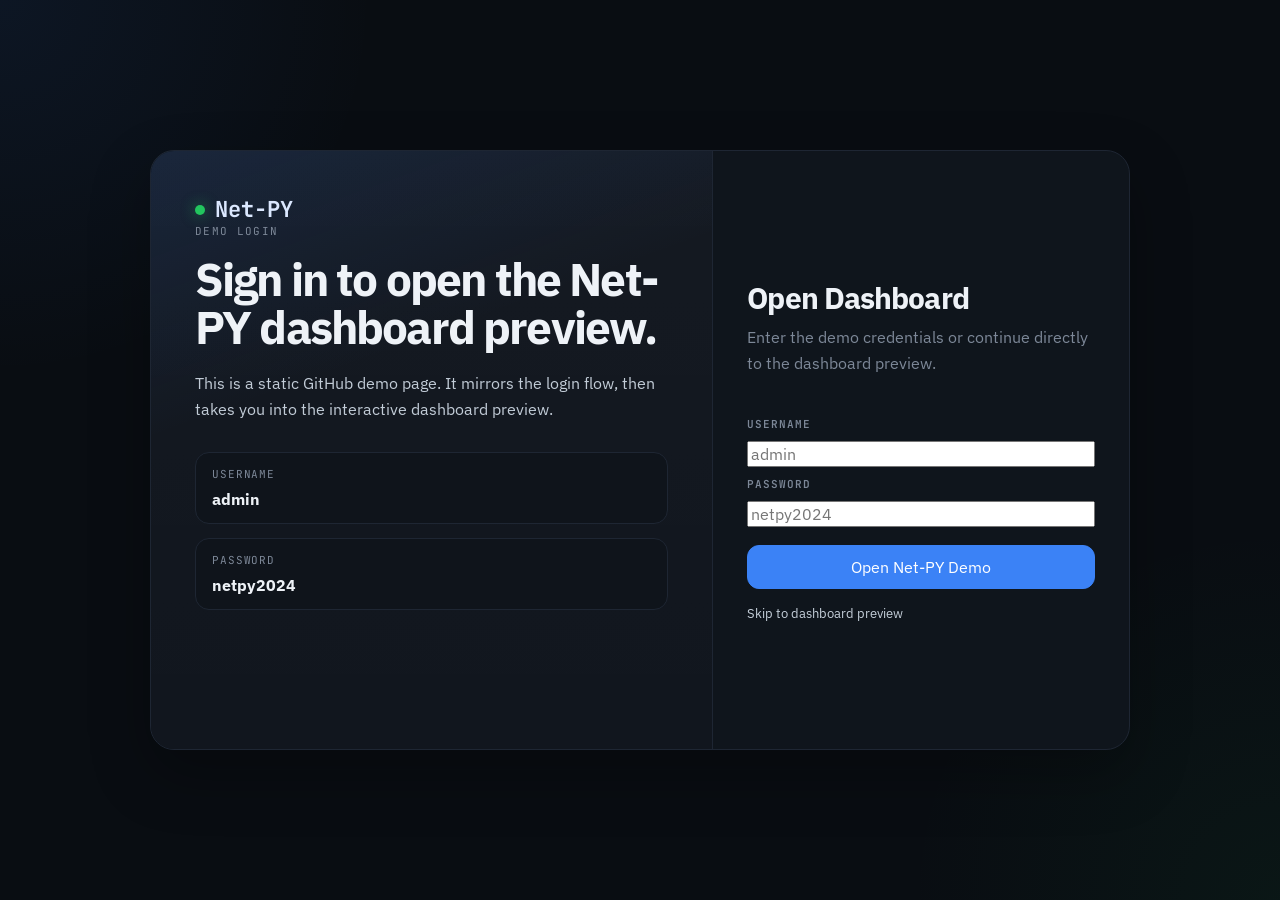
==== commit 4196b1e6: "Update login form to redirect to dashboard.html" ====
--- a/index.html
+++ b/index.html
@@ -3,73 +3,82 @@
 <head>
 <meta charset="UTF-8">
 <meta name="viewport" content="width=device-width, initial-scale=1.0">
-<title>Net-PY Demo Dashboard</title>
+<title>Net-PY Demo Login</title>
 <link rel="preconnect" href="https://fonts.googleapis.com">
 <link href="https://fonts.googleapis.com/css2?family=JetBrains+Mono:wght@400;500;600;700&family=IBM+Plex+Sans:wght@300;400;500;600;700&display=swap" rel="stylesheet">
 <link rel="stylesheet" href="./styles.css">
+<style>
+  .login-error {
+    color: #ef4444;
+    font-size: 0.875rem;
+    margin-top: 0.5rem;
+    display: none;
+  }
+  .login-error.show {
+    display: block;
+  }
+</style>
 </head>
-<body>
-  <div class="site-shell demo-only">
-    <main class="demo-main">
-      <section class="dashboard-section" id="dashboard">
-        <div class="section-intro demo-intro">
-          <div class="eyebrow">Interactive Demo</div>
-          <h2>Net-PY dashboard preview</h2>
-          <p>Static GitHub demo with the monitoring screens only. Use the separate login page before entering the main dashboard.</p>
+<body class="login-page">
+  <div class="login-shell">
+    <section class="login-hero">
+      <div class="login-brand"><span class="brand-dot"></span> Net-PY</div>
+      <div class="eyebrow">Demo Login</div>
+      <h1>Sign in to open the Net-PY dashboard preview.</h1>
+      <p>This is a static GitHub demo page. It mirrors the login flow, then takes you into the interactive dashboard preview.</p>
+      <div class="login-meta">
+        <div class="login-meta-card">
+          <span>Username</span>
+          <strong>admin</strong>
         </div>
+        <div class="login-meta-card">
+          <span>Password</span>
+          <strong>netpy2024</strong>
+        </div>
+      </div>
+    </section>
 
-        <div class="app-shell">
-          <header class="app-topbar">
-            <div class="app-left">
-              <div class="brand"><span class="brand-dot"></span> Net-PY</div>
-              <div class="top-meta">
-                <span class="meta-label">NIC</span>
-                <select id="demoNic" class="demo-select">
-                  <option>Ethernet (192.168.1.119)</option>
-                  <option>Network Bridge (192.168.86.20)</option>
-                  <option>Wi-Fi (192.168.0.44)</option>
-                </select>
-              </div>
-              <span class="status-chip active"><span class="status-dot"></span>sniffing</span>
-            </div>
-            <div class="app-right">
-              <span class="top-timestamp" id="demoUpdated">Updated: 2026-05-03 17:46:33</span>
-              <span class="user-pill">admin</span>
-            </div>
-          </header>
-
-          <div class="app-layout">
-            <aside class="app-sidebar">
-              <div class="sidebar-group">
-                <div class="sidebar-label">Monitor</div>
-                <button class="nav-item active" data-demo-view="overview">Overview</button>
-                <button class="nav-item" data-demo-view="devices">Devices</button>
-                <button class="nav-item" data-demo-view="alerts">Alerts</button>
-                <button class="nav-item" data-demo-view="events">Events</button>
-                <button class="nav-item" data-demo-view="syslog">Syslog</button>
-              </div>
-              <div class="sidebar-group">
-                <div class="sidebar-label">Tools</div>
-                <button class="nav-item" data-demo-view="scan">Scan</button>
-                <button class="nav-item" data-demo-view="settings">Settings</button>
-              </div>
-            </aside>
-
-            <div class="app-content">
-              <section class="demo-view active" id="demo-overview"></section>
-              <section class="demo-view" id="demo-devices"></section>
-              <section class="demo-view" id="demo-alerts"></section>
-              <section class="demo-view" id="demo-events"></section>
-              <section class="demo-view" id="demo-syslog"></section>
-              <section class="demo-view" id="demo-scan"></section>
-              <section class="demo-view" id="demo-settings"></section>
-            </div>
-          </div>
-        </div>
-      </section>
-    </main>
+    <section class="login-card">
+      <h2>Open Dashboard</h2>
+      <p>Enter the demo credentials or continue directly to the dashboard preview.</p>
+      <form class="login-form" id="loginForm">
+        <label for="user">Username</label>
+        <input id="user" type="text" placeholder="admin">
+        <label for="pass">Password</label>
+        <input id="pass" type="password" placeholder="netpy2024">
+        <div class="login-error" id="errorMessage">Invalid username or password. Please try again.</div>
+        <button class="btn btn-accent login-button" type="submit">Open Net-PY Demo</button>
+      </form>
+      <a class="login-link" href="./dashboard.html">Skip to dashboard preview</a>
+    </section>
   </div>
 
-  <script src="./site.js"></script>
+  <script>
+    const loginForm = document.getElementById('loginForm');
+    const userInput = document.getElementById('user');
+    const passInput = document.getElementById('pass');
+    const errorMessage = document.getElementById('errorMessage');
+
+    const VALID_USERNAME = 'admin';
+    const VALID_PASSWORD = 'netpy2024';
+
+    loginForm.addEventListener('submit', function(e) {
+      e.preventDefault();
+      
+      const username = userInput.value.trim();
+      const password = passInput.value.trim();
+
+      if (username === VALID_USERNAME && password === VALID_PASSWORD) {
+        // Credentials are valid - navigate to dashboard
+        errorMessage.classList.remove('show');
+        window.location.href = './dashboard.html';
+      } else {
+        // Credentials are invalid - show error
+        errorMessage.classList.add('show');
+        passInput.value = '';
+        passInput.focus();
+      }
+    });
+  </script>
 </body>
 </html>
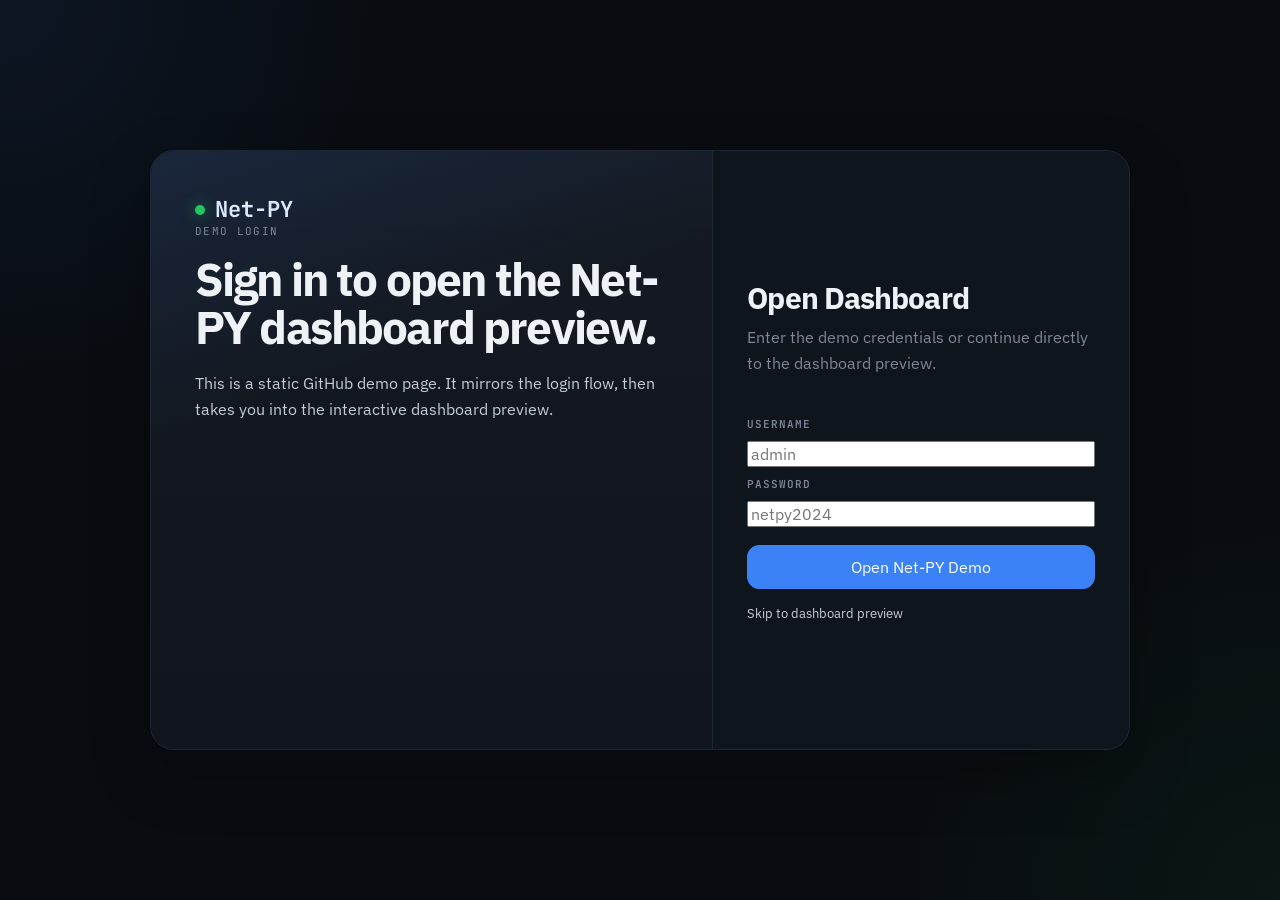
==== commit dde85fee: "Remove username and password display from login hero section" ====
--- a/index.html
+++ b/index.html
@@ -26,16 +26,6 @@
       <div class="eyebrow">Demo Login</div>
       <h1>Sign in to open the Net-PY dashboard preview.</h1>
       <p>This is a static GitHub demo page. It mirrors the login flow, then takes you into the interactive dashboard preview.</p>
-      <div class="login-meta">
-        <div class="login-meta-card">
-          <span>Username</span>
-          <strong>admin</strong>
-        </div>
-        <div class="login-meta-card">
-          <span>Password</span>
-          <strong>netpy2024</strong>
-        </div>
-      </div>
     </section>
 
     <section class="login-card">
